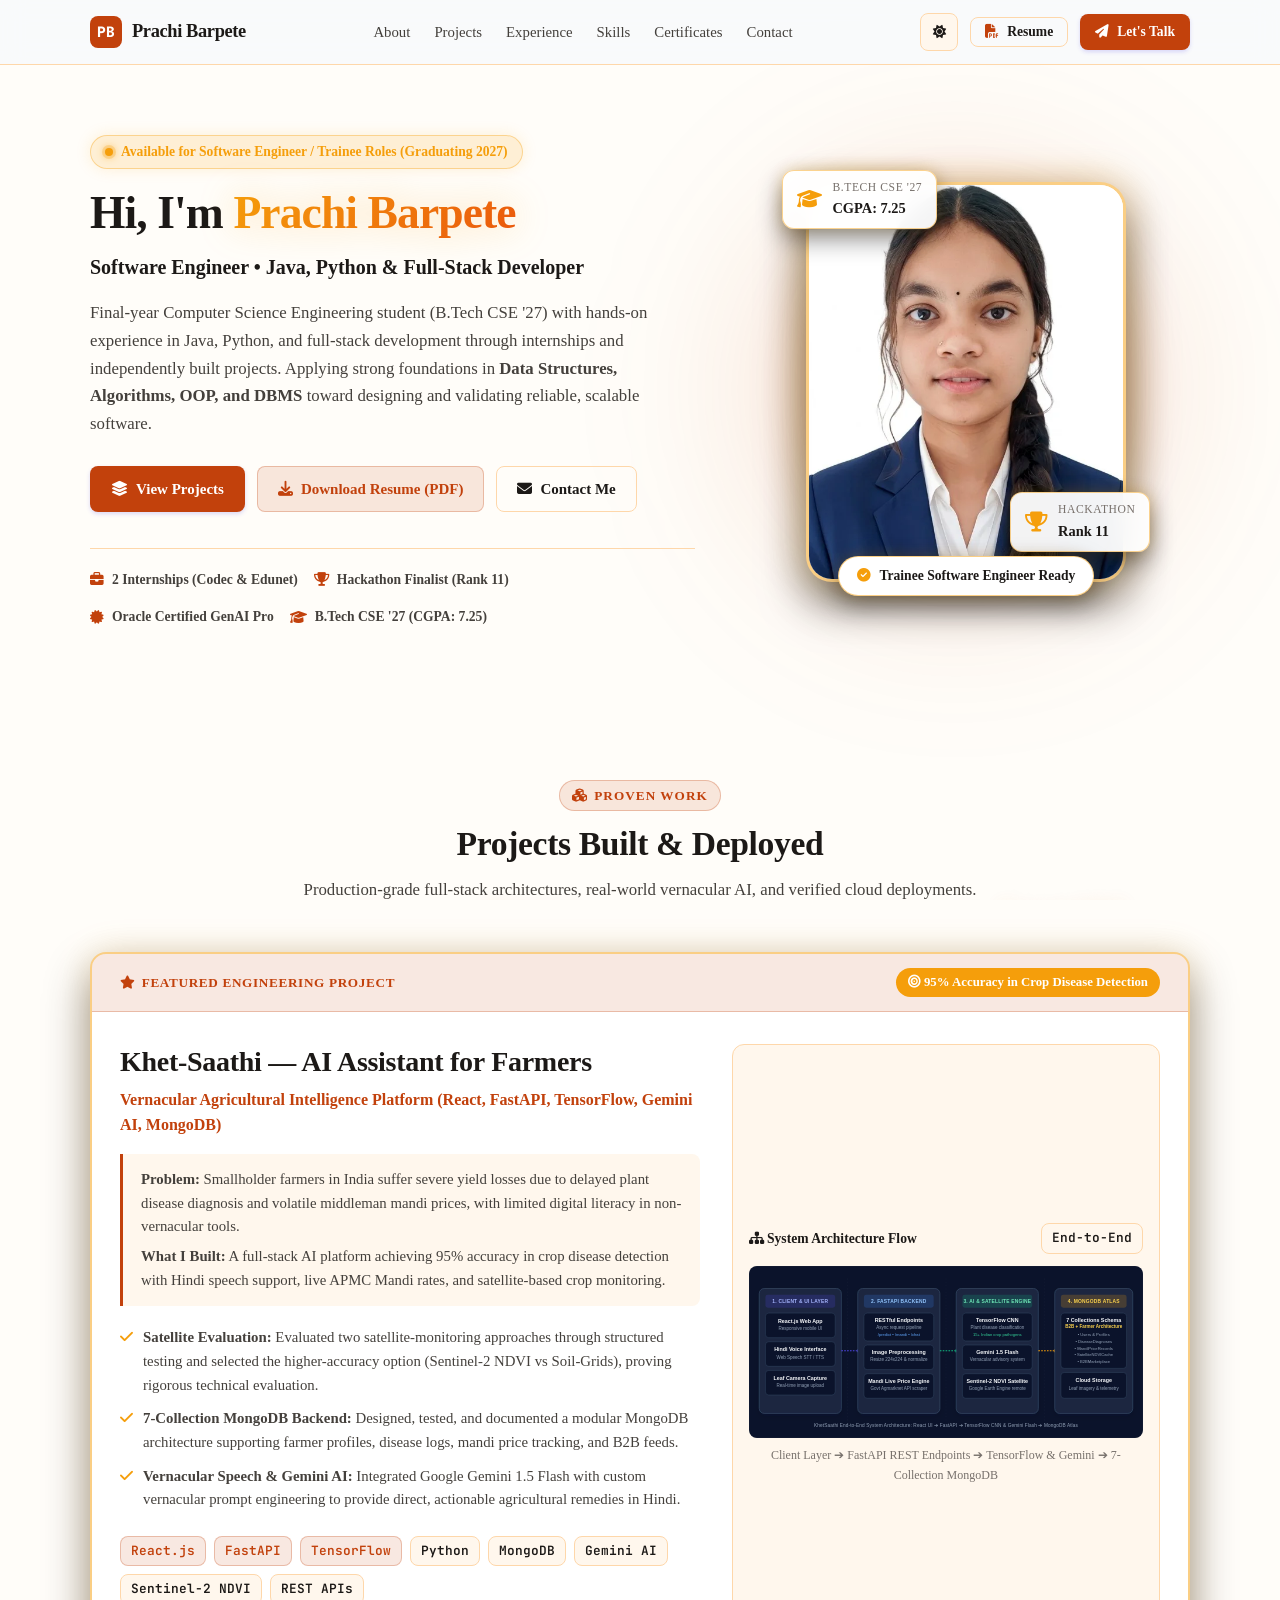
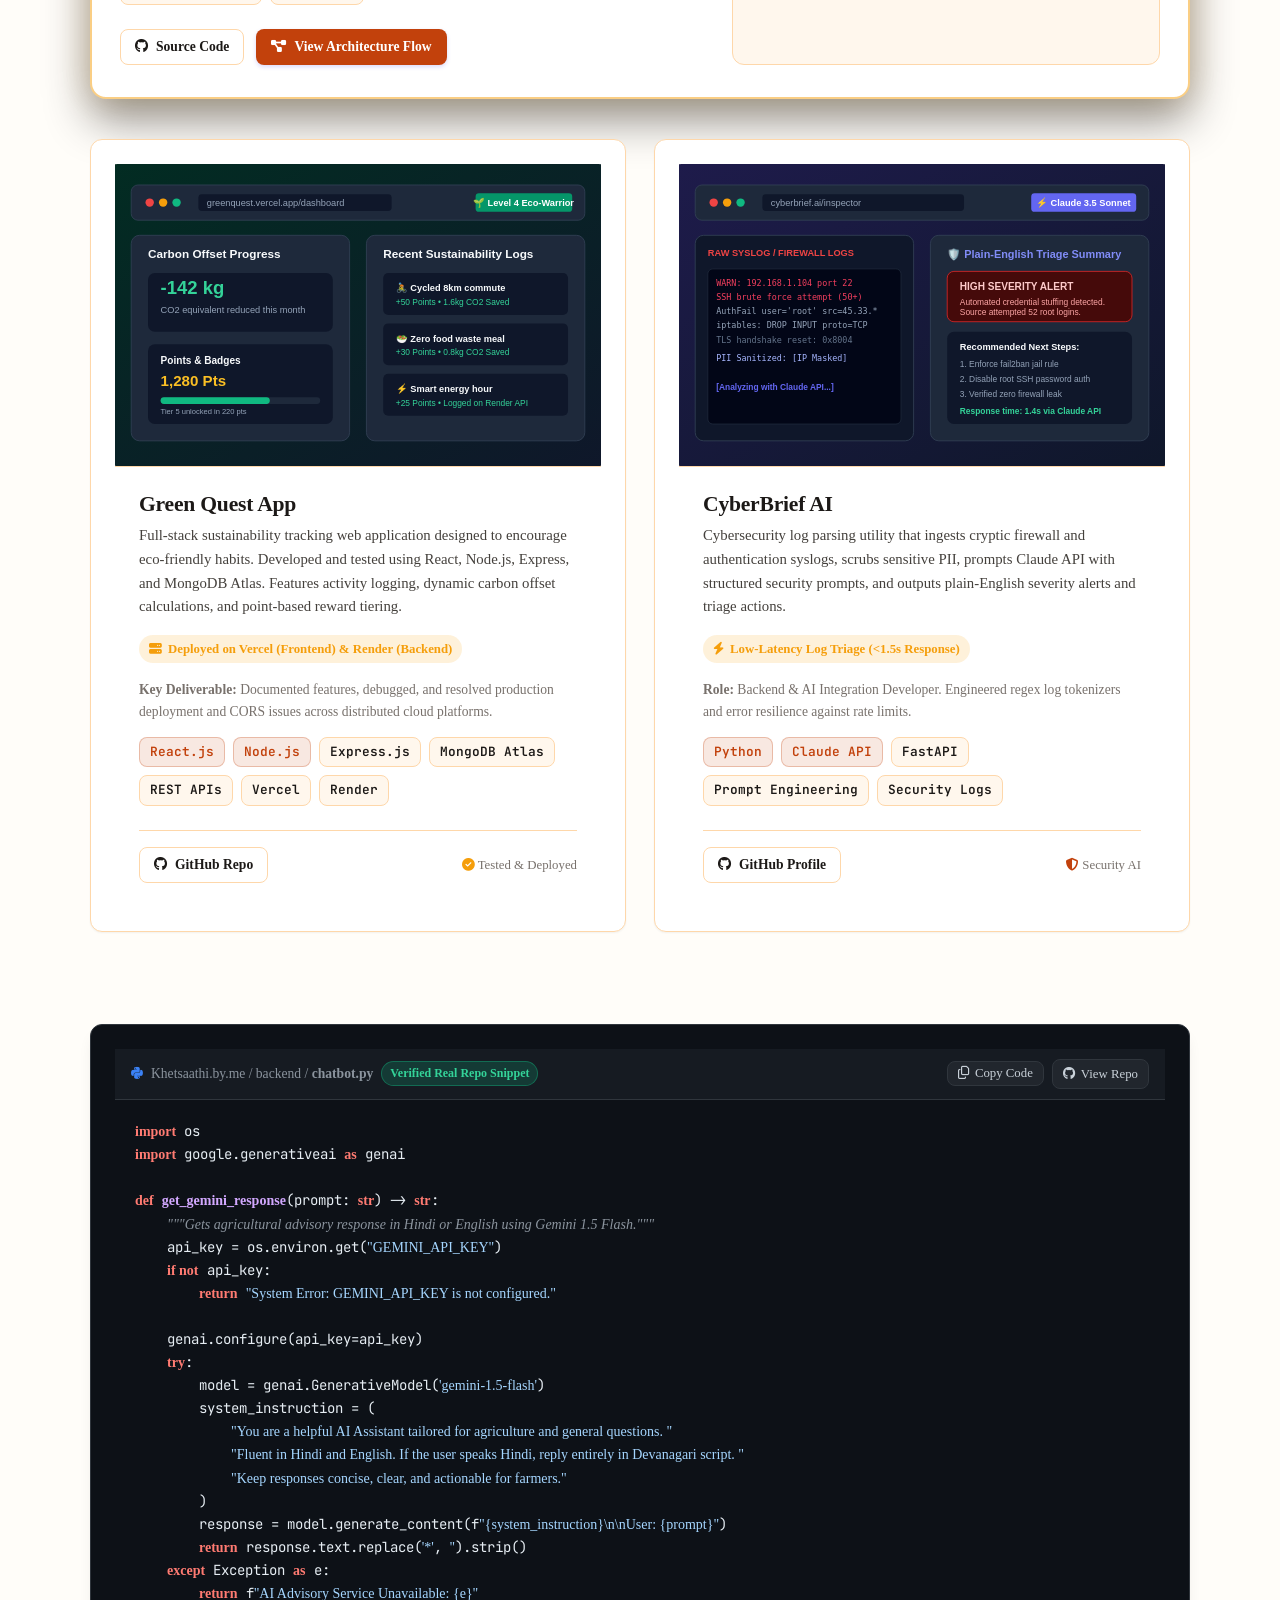
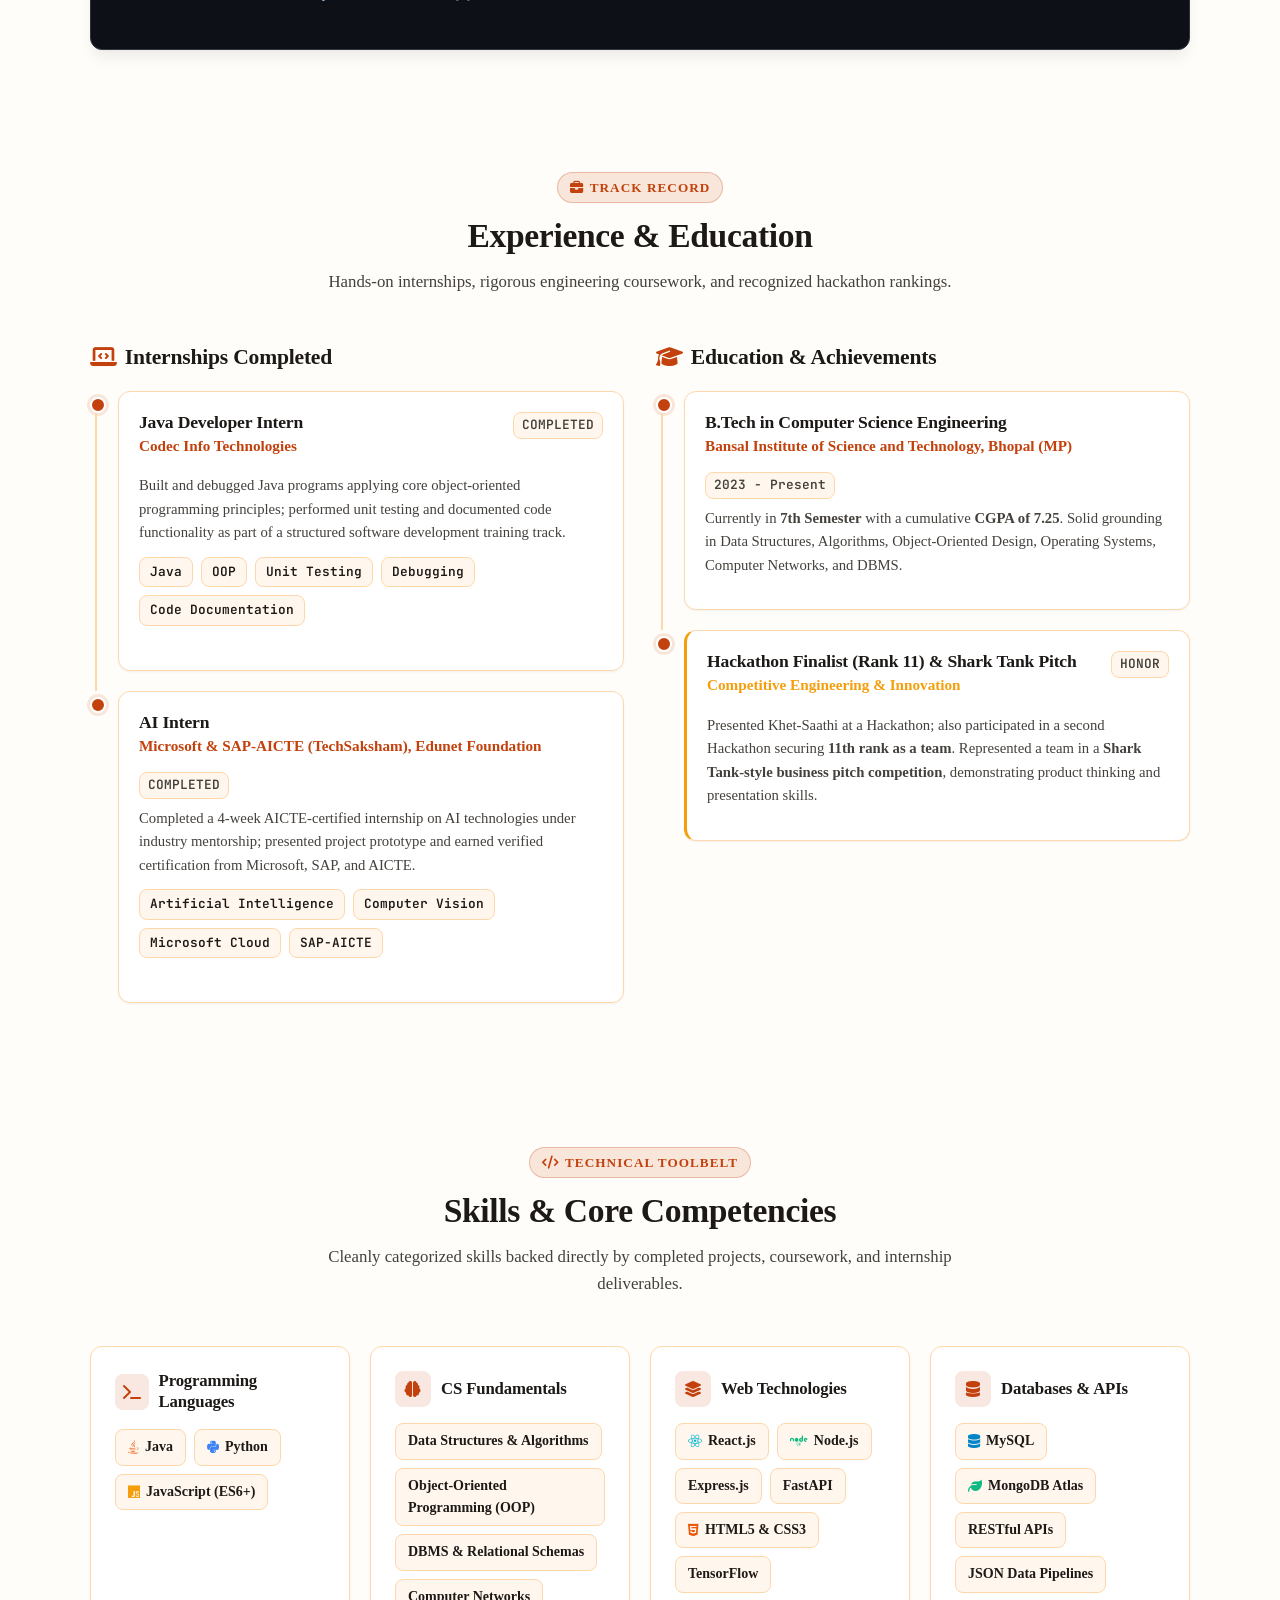
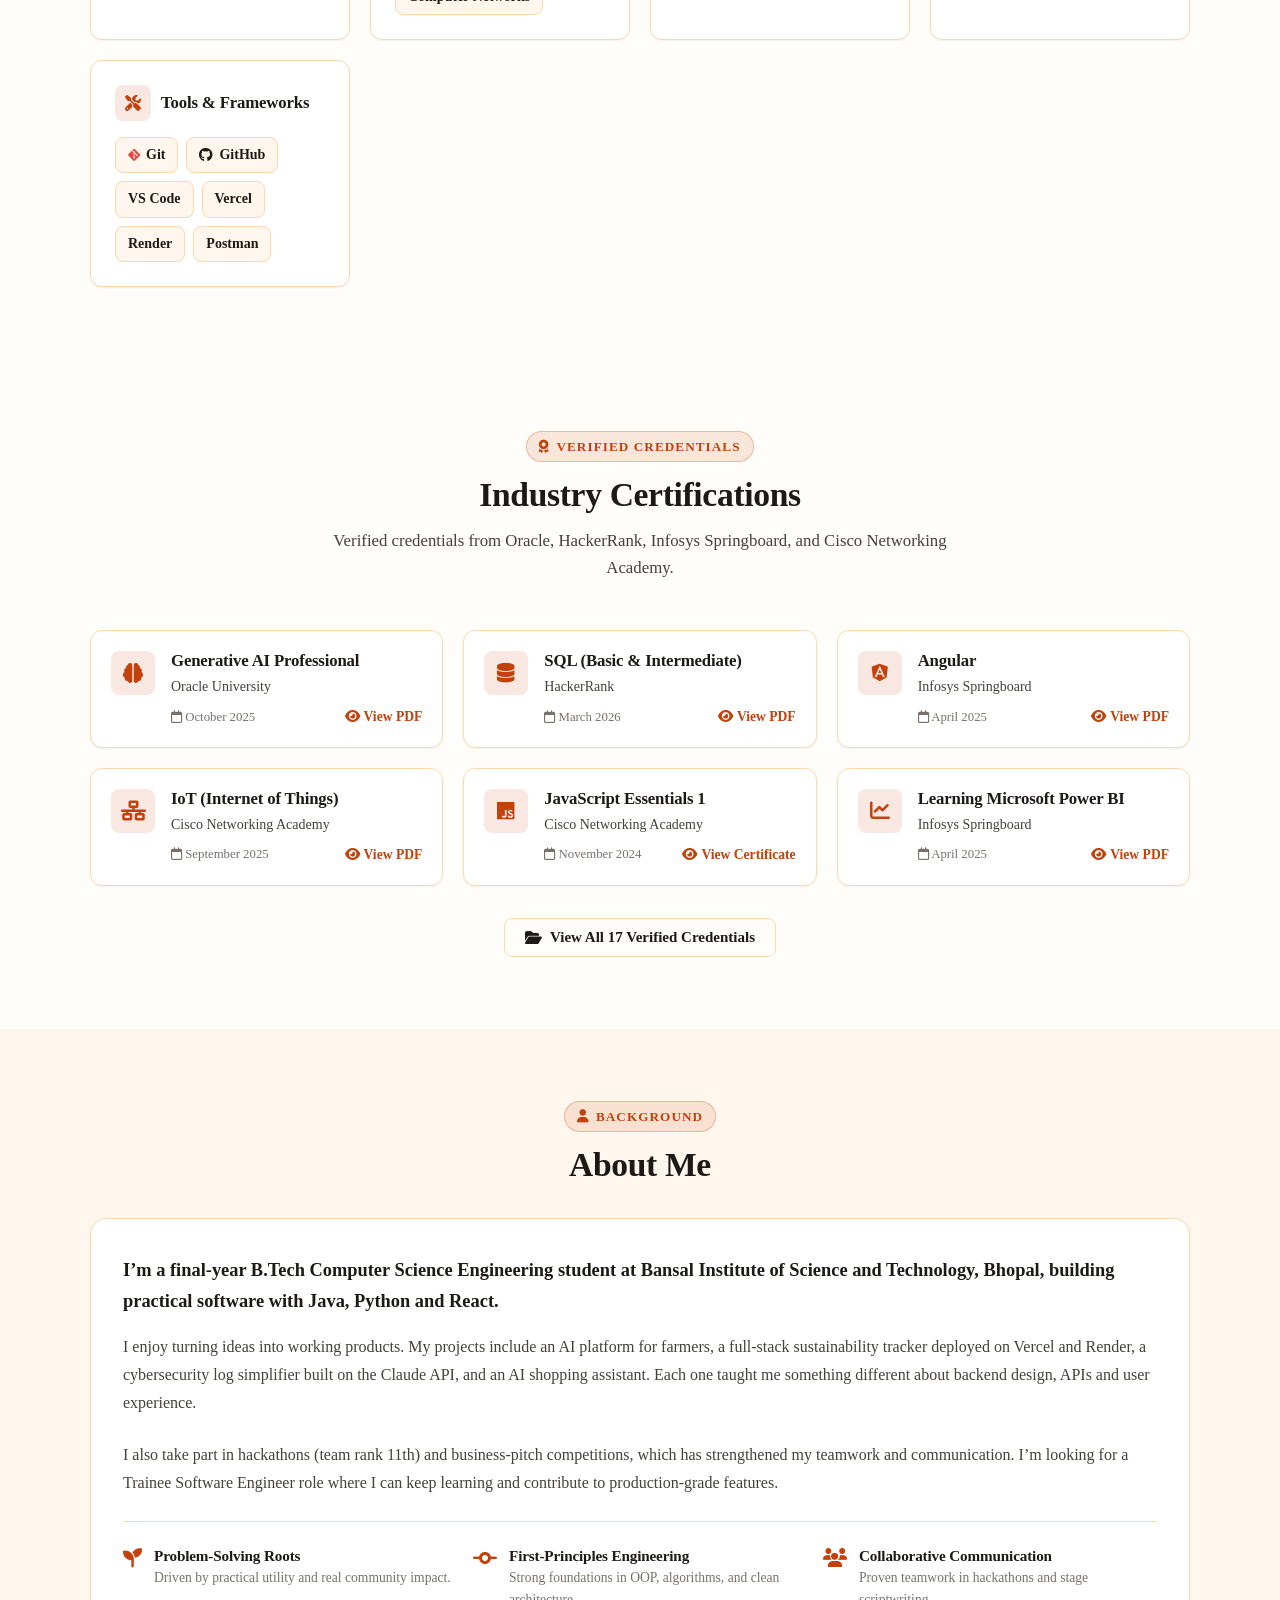
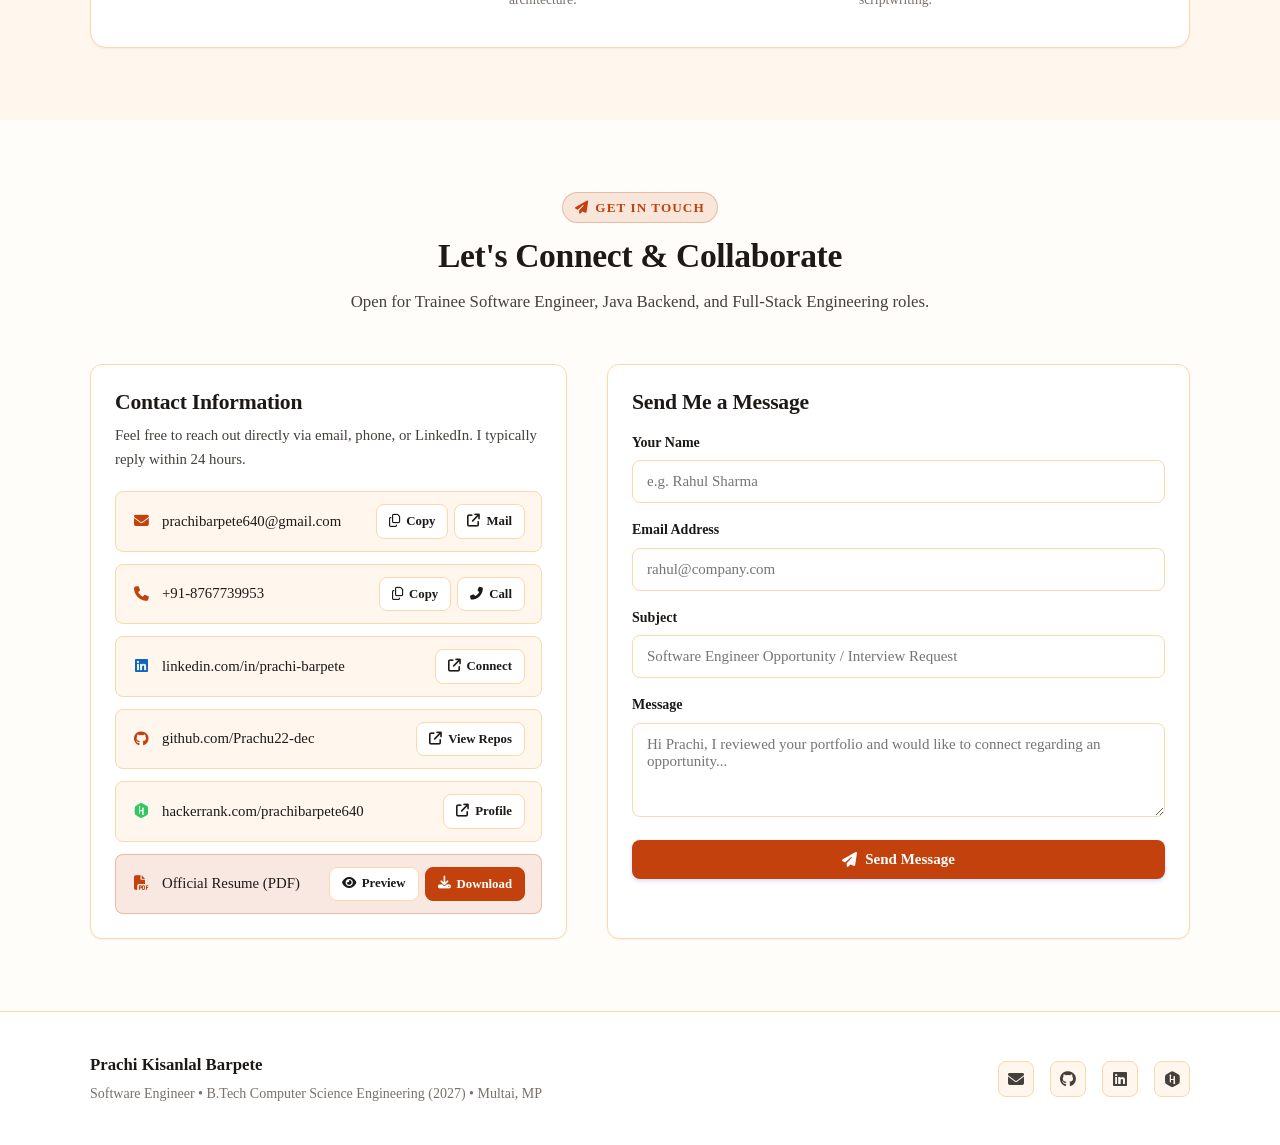
==== index.html @ 54141c9a "Initial commit: Deploy recruiter-ready engineering portfolio" ====
<!DOCTYPE html>
<html lang="en">

<head>
  <meta charset="UTF-8">
  <meta name="viewport" content="width=device-width, initial-scale=1.0">
  <title>Prachi Barpete — Software Engineer | Java, Python &amp; Full-Stack</title>
  
  <!-- SEO & Social Meta Tags -->
  <meta name="description"
    content="Official portfolio of Prachi Kisanlal Barpete, Software Engineer &amp; B.Tech CSE '27 student. Experienced in Java, Python, React.js, FastAPI, and AI solutions. Codec InfoTech &amp; Edunet Intern.">
  <meta name="keywords"
    content="Prachi Barpete, Software Engineer, Java Developer, Python, Full Stack Developer, React.js, FastAPI, KhetSaathi, Bhopal, Madhya Pradesh, Bansal Institute">
  <meta name="author" content="Prachi Kisanlal Barpete">
  <meta name="theme-color" content="#4F46E5">
  <link rel="icon" type="image/svg+xml" href="favicon.svg">
  <link rel="canonical" href="https://prachu22-dec.github.io/">

  <!-- Open Graph / Facebook -->
  <meta property="og:type" content="website">
  <meta property="og:url" content="https://prachu22-dec.github.io/">
  <meta property="og:title" content="Prachi Barpete — Software Engineer">
  <meta property="og:description"
    content="Final-year Computer Science Engineering student building scalable Java/React applications and practical AI solutions. 2 Internships • Hackathon Finalist • Oracle Certified.">
  <meta property="og:image" content="assets/prachi-photo.webp">

  <!-- Twitter -->
  <meta name="twitter:card" content="summary_large_image">
  <meta name="twitter:title" content="Prachi Barpete — Software Engineer">
  <meta name="twitter:description"
    content="Final-year Computer Science Engineering student building scalable Java/React applications and practical AI solutions.">
  <meta name="twitter:image" content="assets/prachi-photo.webp">

  <!-- Google Fonts: Plus Jakarta Sans & JetBrains Mono -->
  <link rel="preconnect" href="https://fonts.googleapis.com">
  <link rel="preconnect" href="https://fonts.gstatic.com" crossorigin>
  <link
    href="https://fonts.googleapis.com/css2?family=JetBrains+Mono:wght@400;500;600;700&family=Plus+Jakarta+Sans:wght@400;500;600;700;800&display=swap"
    rel="stylesheet">

  <!-- Font Awesome 6 Icons -->
  <link rel="stylesheet" href="https://cdnjs.cloudflare.com/ajax/libs/font-awesome/6.4.0/css/all.min.css">

  <!-- External Stylesheet -->
  <link rel="stylesheet" href="styles.css">

  <!-- Structured Data: JSON-LD Person -->
  <script type="application/ld+json">
  {
    "@context": "https://schema.org",
    "@type": "Person",
    "name": "Prachi Kisanlal Barpete",
    "jobTitle": "Software Engineer",
    "telephone": "+91-8767739953",
    "email": "prachibarpete640@gmail.com",
    "url": "https://prachu22-dec.github.io/",
    "sameAs": [
      "https://github.com/Prachu22-dec",
      "https://www.linkedin.com/in/prachi-barpete-a61923294",
      "https://www.hackerrank.com/profile/prachibarpete640"
    ],
    "alumniOf": {
      "@type": "CollegeOrUniversity",
      "name": "Bansal Institute of Science and Technology, Bhopal"
    },
    "knowsAbout": [
      "Java",
      "Python",
      "Data Structures and Algorithms",
      "Object-Oriented Programming",
      "React.js",
      "FastAPI",
      "Node.js",
      "MongoDB",
      "MySQL",
      "TensorFlow",
      "REST APIs"
    ]
  }
  </script>
</head>

<body>
  <!-- Accessibility Skip Link -->
  <a href="#main-content" class="skip-link">Skip to main content</a>

  <!-- Floating Background Words -->
  <div class="bg-words" id="bgWords" aria-hidden="true"></div>

  <!-- ===== STICKY HEADER & NAVBAR ===== -->
  <header class="site-header">
    <div class="wrap nav-wrap">
      <a href="#home" class="logo" aria-label="Prachi Barpete Home">
        <span class="logo-badge">PB</span>
        <span>Prachi Barpete</span>
      </a>

      <nav aria-label="Main Navigation">
        <ul class="nav-links" id="navLinks">
          <li><a href="#about">About</a></li>
          <li><a href="#projects">Projects</a></li>
          <li><a href="#experience">Experience</a></li>
          <li><a href="#skills">Skills</a></li>
          <li><a href="#certifications">Certificates</a></li>
          <li><a href="#contact">Contact</a></li>
        </ul>
      </nav>

      <div class="nav-actions">
        <!-- Dark / Light Theme Toggle -->
        <button id="themeToggleBtn" class="theme-toggle-btn" aria-label="Toggle dark/light theme">
          <i class="fa-solid fa-sun sun-icon"></i>
          <i class="fa-solid fa-moon moon-icon"></i>
        </button>

        <!-- Quick Resume Modal Button -->
        <button onclick="openResumeModal()" class="btn btn-outline btn-sm" aria-label="View Resume Modal">
          <i class="fa-solid fa-file-pdf" style="color:var(--primary);"></i> Resume
        </button>

        <a href="#contact" class="btn btn-primary btn-sm">
          <i class="fa-solid fa-paper-plane"></i> Let's Talk
        </a>

        <!-- Mobile Menu Toggle -->
        <button class="mobile-menu-btn" id="mobileMenuToggle" aria-label="Open mobile menu" aria-expanded="false">
          <i class="fa-solid fa-bars"></i>
        </button>
      </div>
    </div>
  </header>

  <main id="main-content">
    <!-- ===== HERO SECTION ===== -->
    <section id="home" class="hero">
      <div class="wrap hero-grid">
        <div class="hero-text">
          <div class="hero-status">
            <span class="status-dot"></span>
            <span>Available for Software Engineer / Trainee Roles (Graduating 2027)</span>
          </div>

          <h1 class="hero-title">
            Hi, I'm <span class="name-highlight">Prachi Barpete</span>
          </h1>

          <p class="hero-role">Software Engineer • Java, Python &amp; Full-Stack Developer</p>

          <p class="hero-bio">
            Final-year Computer Science Engineering student (B.Tech CSE '27) with hands-on experience in Java, Python, and full-stack development through internships and independently built projects. Applying strong foundations in <strong>Data Structures, Algorithms, OOP, and DBMS</strong> toward designing and validating reliable, scalable software.
          </p>

          <div class="hero-actions">
            <a href="#projects" class="btn btn-primary">
              <i class="fa-solid fa-layer-group"></i> View Projects
            </a>
            <a href="Prachi_Barpete_Resume.pdf" download="Prachi_Barpete_Resume.pdf" target="_blank"
              class="btn btn-ghost">
              <i class="fa-solid fa-download"></i> Download Resume (PDF)
            </a>
            <a href="#contact" class="btn btn-outline">
              <i class="fa-solid fa-envelope"></i> Contact Me
            </a>
          </div>

          <!-- Hero Verifiable Proof Bar (No unverifiable claims) -->
          <div class="hero-quick-proof">
            <div class="proof-pill">
              <i class="fa-solid fa-briefcase"></i>
              <span><strong>2 Internships</strong> (Codec &amp; Edunet)</span>
            </div>
            <div class="proof-pill">
              <i class="fa-solid fa-trophy"></i>
              <span><strong>Hackathon Finalist</strong> (Rank 11)</span>
            </div>
            <div class="proof-pill">
              <i class="fa-solid fa-certificate"></i>
              <span><strong>Oracle Certified</strong> GenAI Pro</span>
            </div>
            <div class="proof-pill">
              <i class="fa-solid fa-graduation-cap"></i>
              <span><strong>B.Tech CSE '27</strong> (CGPA: 7.25)</span>
            </div>
          </div>
        </div>

        <!-- Real Photo Hero Visual (Enlarged with Ambient Glow & Badges) -->
        <div class="hero-visual">
          <div class="avatar-wrapper">
            <!-- Ambient Glow Aura -->
            <div class="avatar-glow-aura"></div>

            <!-- Main Enlarged Photo Frame -->
            <div class="avatar-frame">
              <img src="assets/prachi-photo.webp" alt="Prachi Kisanlal Barpete - Software Engineer"
                class="avatar-img" width="340" height="400" loading="eager">
            </div>

            <!-- Floating Badge Top Left -->
            <div class="hero-float-badge float-top-left">
              <i class="fa-solid fa-graduation-cap"></i>
              <div>
                <span class="badge-sub">B.Tech CSE '27</span>
                <strong class="badge-main">CGPA: 7.25</strong>
              </div>
            </div>

            <!-- Floating Badge Bottom Right -->
            <div class="hero-float-badge float-bottom-right">
              <i class="fa-solid fa-trophy"></i>
              <div>
                <span class="badge-sub">Hackathon</span>
                <strong class="badge-main">Rank 11</strong>
              </div>
            </div>

            <!-- Bottom Status Badge -->
            <div class="avatar-badge-card">
              <i class="fa-solid fa-circle-check"></i>
              <span>Trainee Software Engineer Ready</span>
            </div>
          </div>
        </div>
      </div>
    </section>

    <!-- ===== FEATURED & RESUME PROJECTS ===== -->
    <section id="projects">
      <div class="wrap">
        <div class="section-head">
          <span class="eyebrow"><i class="fa-solid fa-cubes"></i> Proven Work</span>
          <h2 class="section-title">Projects Built &amp; Deployed</h2>
          <p class="section-desc">
            Production-grade full-stack architectures, real-world vernacular AI, and verified cloud deployments.
          </p>
        </div>

        <!-- 1. FEATURED PROJECT BLOCK: Khet-Saathi -->
        <article class="featured-project-card">
          <div class="featured-project-header">
            <span class="featured-flag">
              <i class="fa-solid fa-star"></i> Featured Engineering Project
            </span>
            <span class="featured-metric-badge">
              <i class="fa-solid fa-bullseye"></i> 95% Accuracy in Crop Disease Detection
            </span>
          </div>

          <div class="featured-project-body">
            <div>
              <h3 class="featured-title">Khet-Saathi — AI Assistant for Farmers</h3>
              <p class="featured-tagline">
                Vernacular Agricultural Intelligence Platform (React, FastAPI, TensorFlow, Gemini AI, MongoDB)
              </p>

              <div class="project-problem-solution">
                <p><strong>Problem:</strong> Smallholder farmers in India suffer severe yield losses due to delayed plant disease diagnosis and volatile middleman mandi prices, with limited digital literacy in non-vernacular tools.</p>
                <p><strong>What I Built:</strong> A full-stack AI platform achieving 95% accuracy in crop disease detection with Hindi speech support, live APMC Mandi rates, and satellite-based crop monitoring.</p>
              </div>

              <ul class="project-highlights-list">
                <li>
                  <i class="fa-solid fa-check"></i>
                  <span><strong>Satellite Evaluation:</strong> Evaluated two satellite-monitoring approaches through structured testing and selected the higher-accuracy option (Sentinel-2 NDVI vs Soil-Grids), proving rigorous technical evaluation.</span>
                </li>
                <li>
                  <i class="fa-solid fa-check"></i>
                  <span><strong>7-Collection MongoDB Backend:</strong> Designed, tested, and documented a modular MongoDB architecture supporting farmer profiles, disease logs, mandi price tracking, and B2B feeds.</span>
                </li>
                <li>
                  <i class="fa-solid fa-check"></i>
                  <span><strong>Vernacular Speech &amp; Gemini AI:</strong> Integrated Google Gemini 1.5 Flash with custom vernacular prompt engineering to provide direct, actionable agricultural remedies in Hindi.</span>
                </li>
              </ul>

              <div class="tech-tags">
                <span class="tag tag-highlight">React.js</span>
                <span class="tag tag-highlight">FastAPI</span>
                <span class="tag tag-highlight">TensorFlow</span>
                <span class="tag">Python</span>
                <span class="tag">MongoDB</span>
                <span class="tag">Gemini AI</span>
                <span class="tag">Sentinel-2 NDVI</span>
                <span class="tag">REST APIs</span>
              </div>

              <div class="project-actions">
                <a href="https://github.com/Prachu22-dec" target="_blank" rel="noopener noreferrer"
                  class="btn btn-outline btn-sm">
                  <i class="fa-brands fa-github"></i> Source Code
                </a>
                <!-- Live Demo: Add hosted URL when ready; hidden if link not yet public -->
                <button onclick="openProjectArchModal()" class="btn btn-primary btn-sm">
                  <i class="fa-solid fa-diagram-project"></i> View Architecture Flow
                </button>
              </div>
            </div>

            <!-- Architecture Diagram Column -->
            <div class="arch-diagram-wrapper">
              <div class="arch-diagram-header">
                <span><i class="fa-solid fa-sitemap"></i> System Architecture Flow</span>
                <span class="tag">End-to-End</span>
              </div>
              <img src="assets/khetsaathi-architecture.svg"
                alt="Khet-Saathi System Architecture Diagram showing React UI, FastAPI, TensorFlow CNN, Gemini AI and MongoDB Atlas"
                class="arch-img" width="460" height="200" loading="lazy">
              <p style="font-size:0.75rem; color:var(--text-muted); margin-top:8px; text-align:center;">
                Client Layer ➔ FastAPI REST Endpoints ➔ TensorFlow &amp; Gemini ➔ 7-Collection MongoDB
              </p>
            </div>
          </div>
        </article>

        <!-- 2. PROJECT GRID (Green Quest & Confirmed Projects) -->
        <div class="projects-grid">
          <!-- Green Quest App -->
          <article class="card project-card">
            <div class="project-preview-wrap">
              <img src="assets/greenquest-preview.svg"
                alt="Green Quest App UI Preview Dashboard" class="project-preview-img" width="400" height="250"
                loading="lazy">
            </div>
            <div class="project-content">
              <h3 class="project-title">Green Quest App</h3>
              <p class="project-desc">
                Full-stack sustainability tracking web application designed to encourage eco-friendly habits. Developed and tested using React, Node.js, Express, and MongoDB Atlas. Features activity logging, dynamic carbon offset calculations, and point-based reward tiering.
              </p>
              <div class="project-metric-pill">
                <i class="fa-solid fa-server"></i> Deployed on Vercel (Frontend) &amp; Render (Backend)
              </div>
              <p style="font-size:0.85rem; color:var(--text-muted); margin-bottom:14px;">
                <strong>Key Deliverable:</strong> Documented features, debugged, and resolved production deployment and CORS issues across distributed cloud platforms.
              </p>
              <div class="tech-tags">
                <span class="tag tag-highlight">React.js</span>
                <span class="tag tag-highlight">Node.js</span>
                <span class="tag">Express.js</span>
                <span class="tag">MongoDB Atlas</span>
                <span class="tag">REST APIs</span>
                <span class="tag">Vercel</span>
                <span class="tag">Render</span>
              </div>
              <div class="project-footer">
                <a href="https://github.com/Prachu22-dec/Green-Quest" target="_blank" rel="noopener noreferrer"
                  class="btn btn-outline btn-sm">
                  <i class="fa-brands fa-github"></i> GitHub Repo
                </a>
                <span style="font-size:0.8rem; color:var(--text-muted);"><i class="fa-solid fa-circle-check" style="color:var(--accent);"></i> Tested &amp; Deployed</span>
              </div>
            </div>
          </article>

          <!-- CyberBrief AI (Claude-API Security Utility) -->
          <article class="card project-card">
            <div class="project-preview-wrap">
              <img src="assets/cyberbrief-preview.svg"
                alt="CyberBrief AI Log Simplifier UI Preview" class="project-preview-img" width="400" height="250"
                loading="lazy">
            </div>
            <div class="project-content">
              <h3 class="project-title">CyberBrief AI</h3>
              <p class="project-desc">
                Cybersecurity log parsing utility that ingests cryptic firewall and authentication syslogs, scrubs sensitive PII, prompts Claude API with structured security prompts, and outputs plain-English severity alerts and triage actions.
              </p>
              <div class="project-metric-pill">
                <i class="fa-solid fa-bolt"></i> Low-Latency Log Triage (&lt;1.5s Response)
              </div>
              <p style="font-size:0.85rem; color:var(--text-muted); margin-bottom:14px;">
                <strong>Role:</strong> Backend &amp; AI Integration Developer. Engineered regex log tokenizers and error resilience against rate limits.
              </p>
              <div class="tech-tags">
                <span class="tag tag-highlight">Python</span>
                <span class="tag tag-highlight">Claude API</span>
                <span class="tag">FastAPI</span>
                <span class="tag">Prompt Engineering</span>
                <span class="tag">Security Logs</span>
              </div>
              <div class="project-footer">
                <a href="https://github.com/Prachu22-dec" target="_blank" rel="noopener noreferrer"
                  class="btn btn-outline btn-sm">
                  <i class="fa-brands fa-github"></i> GitHub Profile
                </a>
                <span style="font-size:0.8rem; color:var(--text-muted);"><i class="fa-solid fa-shield-halved" style="color:var(--primary);"></i> Security AI</span>
              </div>
            </div>
          </article>
        </div>
      </div>
    </section>

    <!-- ===== REAL REPO CODE SNIPPET ===== -->
    <section id="code-snippet" style="padding-top:20px; padding-bottom:50px;">
      <div class="wrap">
        <div class="card code-section-card">
          <div class="code-header">
            <div class="code-title-left">
              <i class="fa-brands fa-python" style="color:#3B82F6;"></i>
              <span>Khetsaathi.by.me / backend / <strong>chatbot.py</strong></span>
              <span class="code-badge-verified">Verified Real Repo Snippet</span>
            </div>
            <div class="code-actions">
              <button onclick="copySnippet('khetCodeSnippet', this)" class="code-btn" aria-label="Copy python code snippet">
                <i class="fa-regular fa-copy"></i> Copy Code
              </button>
              <a href="https://github.com/Prachu22-dec" target="_blank" rel="noopener noreferrer" class="code-btn">
                <i class="fa-brands fa-github"></i> View Repo
              </a>
            </div>
          </div>
          <pre class="code-body"><code id="khetCodeSnippet"><span class="syn-kw">import</span> os
<span class="syn-kw">import</span> google.generativeai <span class="syn-kw">as</span> genai

<span class="syn-kw">def</span> <span class="syn-fn">get_gemini_response</span>(prompt: <span class="syn-kw">str</span>) -> <span class="syn-kw">str</span>:
    <span class="syn-cm">"""Gets agricultural advisory response in Hindi or English using Gemini 1.5 Flash."""</span>
    api_key = os.environ.get(<span class="syn-str">"GEMINI_API_KEY"</span>)
    <span class="syn-kw">if not</span> api_key:
        <span class="syn-kw">return</span> <span class="syn-str">"System Error: GEMINI_API_KEY is not configured."</span>
        
    genai.configure(api_key=api_key)
    <span class="syn-kw">try</span>:
        model = genai.GenerativeModel(<span class="syn-str">'gemini-1.5-flash'</span>)
        system_instruction = (
            <span class="syn-str">"You are a helpful AI Assistant tailored for agriculture and general questions. "</span>
            <span class="syn-str">"Fluent in Hindi and English. If the user speaks Hindi, reply entirely in Devanagari script. "</span>
            <span class="syn-str">"Keep responses concise, clear, and actionable for farmers."</span>
        )
        response = model.generate_content(f<span class="syn-str">"{system_instruction}\n\nUser: {prompt}"</span>)
        <span class="syn-kw">return</span> response.text.replace(<span class="syn-str">'*'</span>, <span class="syn-str">''</span>).strip()
    <span class="syn-kw">except</span> Exception <span class="syn-kw">as</span> e:
        <span class="syn-kw">return</span> f<span class="syn-str">"AI Advisory Service Unavailable: {e}"</span></code></pre>
        </div>
      </div>
    </section>

    <!-- ===== EXPERIENCE & EDUCATION (EXACT RESUME DETAILS) ===== -->
    <section id="experience">
      <div class="wrap">
        <div class="section-head">
          <span class="eyebrow"><i class="fa-solid fa-briefcase"></i> Track Record</span>
          <h2 class="section-title">Experience &amp; Education</h2>
          <p class="section-desc">
            Hands-on internships, rigorous engineering coursework, and recognized hackathon rankings.
          </p>
        </div>

        <div class="timeline-section-grid">
          <!-- Work & Internships Column -->
          <div>
            <h3 style="font-size:1.35rem; margin-bottom:20px; display:flex; align-items:center; gap:8px;">
              <i class="fa-solid fa-laptop-code" style="color:var(--primary);"></i> Internships Completed
            </h3>

            <div class="timeline">
              <!-- Internship 1: Codec Info Technologies -->
              <div class="timeline-item">
                <div class="card timeline-card">
                  <div class="timeline-header">
                    <div>
                      <h4 class="timeline-role">Java Developer Intern</h4>
                      <p class="timeline-company">Codec Info Technologies</p>
                    </div>
                    <span class="timeline-date">COMPLETED</span>
                  </div>
                  <p class="timeline-desc">
                    Built and debugged Java programs applying core object-oriented programming principles; performed unit testing and documented code functionality as part of a structured software development training track.
                  </p>
                  <div class="tech-tags">
                    <span class="tag">Java</span>
                    <span class="tag">OOP</span>
                    <span class="tag">Unit Testing</span>
                    <span class="tag">Debugging</span>
                    <span class="tag">Code Documentation</span>
                  </div>
                </div>
              </div>

              <!-- Internship 2: Edunet Foundation / TechSaksham -->
              <div class="timeline-item">
                <div class="card timeline-card">
                  <div class="timeline-header">
                    <div>
                      <h4 class="timeline-role">AI Intern</h4>
                      <p class="timeline-company">Microsoft &amp; SAP-AICTE (TechSaksham), Edunet Foundation</p>
                    </div>
                    <span class="timeline-date">COMPLETED</span>
                  </div>
                  <p class="timeline-desc">
                    Completed a 4-week AICTE-certified internship on AI technologies under industry mentorship; presented project prototype and earned verified certification from Microsoft, SAP, and AICTE.
                  </p>
                  <div class="tech-tags">
                    <span class="tag">Artificial Intelligence</span>
                    <span class="tag">Computer Vision</span>
                    <span class="tag">Microsoft Cloud</span>
                    <span class="tag">SAP-AICTE</span>
                  </div>
                </div>
              </div>
            </div>
          </div>

          <!-- Education & Activities Column -->
          <div>
            <h3 style="font-size:1.35rem; margin-bottom:20px; display:flex; align-items:center; gap:8px;">
              <i class="fa-solid fa-graduation-cap" style="color:var(--primary);"></i> Education &amp; Achievements
            </h3>

            <div class="timeline">
              <!-- B.Tech CSE -->
              <div class="timeline-item">
                <div class="card timeline-card">
                  <div class="timeline-header">
                    <div>
                      <h4 class="timeline-role">B.Tech in Computer Science Engineering</h4>
                      <p class="timeline-company">Bansal Institute of Science and Technology, Bhopal (MP)</p>
                    </div>
                    <span class="timeline-date">2023 - Present</span>
                  </div>
                  <p class="timeline-desc">
                    Currently in <strong>7th Semester</strong> with a cumulative <strong>CGPA of 7.25</strong>. Solid grounding in Data Structures, Algorithms, Object-Oriented Design, Operating Systems, Computer Networks, and DBMS.
                  </p>
                </div>
              </div>

              <!-- Hackathon & Pitch Competition -->
              <div class="timeline-item">
                <div class="card timeline-card" style="border-left: 3px solid var(--accent);">
                  <div class="timeline-header">
                    <div>
                      <h4 class="timeline-role">Hackathon Finalist (Rank 11) &amp; Shark Tank Pitch</h4>
                      <p class="timeline-company" style="color:var(--accent);">Competitive Engineering &amp; Innovation</p>
                    </div>
                    <span class="timeline-date">HONOR</span>
                  </div>
                  <p class="timeline-desc">
                    Presented Khet-Saathi at a Hackathon; also participated in a second Hackathon securing <strong>11th rank as a team</strong>. Represented a team in a <strong>Shark Tank-style business pitch competition</strong>, demonstrating product thinking and presentation skills.
                  </p>
                </div>
              </div>
            </div>
          </div>
        </div>
      </div>
    </section>

    <!-- ===== TECHNICAL SKILLS (PROJECT-BACKED, NO FAKE BARS) ===== -->
    <section id="skills">
      <div class="wrap">
        <div class="section-head">
          <span class="eyebrow"><i class="fa-solid fa-code"></i> Technical Toolbelt</span>
          <h2 class="section-title">Skills &amp; Core Competencies</h2>
          <p class="section-desc">
            Cleanly categorized skills backed directly by completed projects, coursework, and internship deliverables.
          </p>
        </div>

        <div class="skills-container">
          <!-- Programming Languages -->
          <div class="card skill-category-card">
            <div class="skill-cat-head">
              <div class="skill-cat-icon"><i class="fa-solid fa-terminal"></i></div>
              <h3 class="skill-cat-title">Programming Languages</h3>
            </div>
            <div class="skills-pills">
              <span class="skill-pill"><i class="fa-brands fa-java" style="color:#EA580C;"></i> Java</span>
              <span class="skill-pill"><i class="fa-brands fa-python" style="color:#3B82F6;"></i> Python</span>
              <span class="skill-pill"><i class="fa-brands fa-js" style="color:#F59E0B;"></i> JavaScript (ES6+)</span>
            </div>
          </div>

          <!-- CS Fundamentals -->
          <div class="card skill-category-card">
            <div class="skill-cat-head">
              <div class="skill-cat-icon"><i class="fa-solid fa-brain"></i></div>
              <h3 class="skill-cat-title">CS Fundamentals</h3>
            </div>
            <div class="skills-pills">
              <span class="skill-pill">Data Structures &amp; Algorithms</span>
              <span class="skill-pill">Object-Oriented Programming (OOP)</span>
              <span class="skill-pill">DBMS &amp; Relational Schemas</span>
              <span class="skill-pill">Computer Networks</span>
            </div>
          </div>

          <!-- Web Technologies & Frameworks -->
          <div class="card skill-category-card">
            <div class="skill-cat-head">
              <div class="skill-cat-icon"><i class="fa-solid fa-layer-group"></i></div>
              <h3 class="skill-cat-title">Web Technologies</h3>
            </div>
            <div class="skills-pills">
              <span class="skill-pill"><i class="fa-brands fa-react" style="color:#06B6D4;"></i> React.js</span>
              <span class="skill-pill"><i class="fa-brands fa-node" style="color:#10B981;"></i> Node.js</span>
              <span class="skill-pill">Express.js</span>
              <span class="skill-pill">FastAPI</span>
              <span class="skill-pill"><i class="fa-brands fa-html5" style="color:#EA580C;"></i> HTML5 &amp; CSS3</span>
              <span class="skill-pill">TensorFlow</span>
            </div>
          </div>

          <!-- Databases & APIs -->
          <div class="card skill-category-card">
            <div class="skill-cat-head">
              <div class="skill-cat-icon"><i class="fa-solid fa-database"></i></div>
              <h3 class="skill-cat-title">Databases &amp; APIs</h3>
            </div>
            <div class="skills-pills">
              <span class="skill-pill"><i class="fa-solid fa-database" style="color:#0284C7;"></i> MySQL</span>
              <span class="skill-pill"><i class="fa-solid fa-leaf" style="color:#10B981;"></i> MongoDB Atlas</span>
              <span class="skill-pill">RESTful APIs</span>
              <span class="skill-pill">JSON Data Pipelines</span>
            </div>
          </div>

          <!-- Tools & Platforms -->
          <div class="card skill-category-card">
            <div class="skill-cat-head">
              <div class="skill-cat-icon"><i class="fa-solid fa-screwdriver-wrench"></i></div>
              <h3 class="skill-cat-title">Tools &amp; Frameworks</h3>
            </div>
            <div class="skills-pills">
              <span class="skill-pill"><i class="fa-brands fa-git-alt" style="color:#EF4444;"></i> Git</span>
              <span class="skill-pill"><i class="fa-brands fa-github"></i> GitHub</span>
              <span class="skill-pill">VS Code</span>
              <span class="skill-pill">Vercel</span>
              <span class="skill-pill">Render</span>
              <span class="skill-pill">Postman</span>
            </div>
          </div>
        </div>
      </div>
    </section>

    <!-- ===== CERTIFICATIONS (EXACT 6 ON RESUME + VIEW ALL MODAL) ===== -->
    <section id="certifications">
      <div class="wrap">
        <div class="section-head">
          <span class="eyebrow"><i class="fa-solid fa-award"></i> Verified Credentials</span>
          <h2 class="section-title">Industry Certifications</h2>
          <p class="section-desc">
            Verified credentials from Oracle, HackerRank, Infosys Springboard, and Cisco Networking Academy.
          </p>
        </div>

        <div class="certs-grid">
          <!-- 1. Oracle Generative AI Professional -->
          <div class="card cert-card">
            <div class="cert-icon"><i class="fa-solid fa-brain"></i></div>
            <div class="cert-content">
              <h3 class="cert-name">Generative AI Professional</h3>
              <p class="cert-issuer">Oracle University</p>
              <div class="cert-meta">
                <span><i class="fa-regular fa-calendar"></i> October 2025</span>
                <button onclick="openCertModal(0)" class="cert-view-btn" style="margin-left:auto;">
                  <i class="fa-solid fa-eye"></i> View PDF
                </button>
              </div>
            </div>
          </div>

          <!-- 2. SQL - HackerRank -->
          <div class="card cert-card">
            <div class="cert-icon"><i class="fa-solid fa-database"></i></div>
            <div class="cert-content">
              <h3 class="cert-name">SQL (Basic &amp; Intermediate)</h3>
              <p class="cert-issuer">HackerRank</p>
              <div class="cert-meta">
                <span><i class="fa-regular fa-calendar"></i> March 2026</span>
                <button onclick="openCertModal(1)" class="cert-view-btn" style="margin-left:auto;">
                  <i class="fa-solid fa-eye"></i> View PDF
                </button>
              </div>
            </div>
          </div>

          <!-- 3. Angular - Infosys Springboard -->
          <div class="card cert-card">
            <div class="cert-icon"><i class="fa-brands fa-angular"></i></div>
            <div class="cert-content">
              <h3 class="cert-name">Angular</h3>
              <p class="cert-issuer">Infosys Springboard</p>
              <div class="cert-meta">
                <span><i class="fa-regular fa-calendar"></i> April 2025</span>
                <button onclick="openCertModal(2)" class="cert-view-btn" style="margin-left:auto;">
                  <i class="fa-solid fa-eye"></i> View PDF
                </button>
              </div>
            </div>
          </div>

          <!-- 4. IoT - Cisco Networking Academy -->
          <div class="card cert-card">
            <div class="cert-icon"><i class="fa-solid fa-network-wired"></i></div>
            <div class="cert-content">
              <h3 class="cert-name">IoT (Internet of Things)</h3>
              <p class="cert-issuer">Cisco Networking Academy</p>
              <div class="cert-meta">
                <span><i class="fa-regular fa-calendar"></i> September 2025</span>
                <button onclick="openCertModal(3)" class="cert-view-btn" style="margin-left:auto;">
                  <i class="fa-solid fa-eye"></i> View PDF
                </button>
              </div>
            </div>
          </div>

          <!-- 5. JavaScript Essentials 1 - Cisco -->
          <div class="card cert-card">
            <div class="cert-icon"><i class="fa-brands fa-js"></i></div>
            <div class="cert-content">
              <h3 class="cert-name">JavaScript Essentials 1</h3>
              <p class="cert-issuer">Cisco Networking Academy</p>
              <div class="cert-meta">
                <span><i class="fa-regular fa-calendar"></i> November 2024</span>
                <button onclick="openCertModal(4)" class="cert-view-btn" style="margin-left:auto;">
                  <i class="fa-solid fa-eye"></i> View Certificate
                </button>
              </div>
            </div>
          </div>

          <!-- 6. Learning Microsoft Power BI - Infosys -->
          <div class="card cert-card">
            <div class="cert-icon"><i class="fa-solid fa-chart-line"></i></div>
            <div class="cert-content">
              <h3 class="cert-name">Learning Microsoft Power BI</h3>
              <p class="cert-issuer">Infosys Springboard</p>
              <div class="cert-meta">
                <span><i class="fa-regular fa-calendar"></i> April 2025</span>
                <button onclick="openCertModal(5)" class="cert-view-btn" style="margin-left:auto;">
                  <i class="fa-solid fa-eye"></i> View PDF
                </button>
              </div>
            </div>
          </div>
        </div>

        <!-- View All 17 Verified Credentials Action -->
        <div style="display:flex; justify-content:center;">
          <button onclick="openAllCertsModal()" class="btn btn-outline">
            <i class="fa-solid fa-folder-open"></i> View All 17 Verified Credentials
          </button>
        </div>
      </div>
    </section>

    <!-- ===== HUMAN ABOUT ME (GENUINE, NOT GENERIC) ===== -->
    <section id="about" style="background:var(--bg-subtle);">
      <div class="wrap">
        <div class="section-head" style="margin-bottom:32px;">
          <span class="eyebrow"><i class="fa-solid fa-user"></i> Background</span>
          <h2 class="section-title">About Me</h2>
        </div>

        <div class="about-story-card">
          <p class="story-lead">
            I’m a final-year B.Tech Computer Science Engineering student at Bansal Institute of Science and Technology, Bhopal, building practical software with Java, Python and React.
          </p>
          <p class="story-body">
            I enjoy turning ideas into working products. My projects include an AI platform for farmers, a full-stack sustainability tracker deployed on Vercel and Render, a cybersecurity log simplifier built on the Claude API, and an AI shopping assistant. Each one taught me something different about backend design, APIs and user experience.
          </p>
          <p class="story-body">
            I also take part in hackathons (team rank 11th) and business-pitch competitions, which has strengthened my teamwork and communication. I’m looking for a Trainee Software Engineer role where I can keep learning and contribute to production-grade features.
          </p>

          <div class="story-proof-grid">
            <div class="story-proof-item">
              <i class="fa-solid fa-seedling"></i>
              <div>
                <h4>Problem-Solving Roots</h4>
                <p>Driven by practical utility and real community impact.</p>
              </div>
            </div>
            <div class="story-proof-item">
              <i class="fa-solid fa-code-commit"></i>
              <div>
                <h4>First-Principles Engineering</h4>
                <p>Strong foundations in OOP, algorithms, and clean architecture.</p>
              </div>
            </div>
            <div class="story-proof-item">
              <i class="fa-solid fa-users"></i>
              <div>
                <h4>Collaborative Communication</h4>
                <p>Proven teamwork in hackathons and stage scriptwriting.</p>
              </div>
            </div>
          </div>
        </div>
      </div>
    </section>

    <!-- ===== CONTACT SECTION (REAL WORKING FORM & REAL DETAILS) ===== -->
    <section id="contact">
      <div class="wrap">
        <div class="section-head">
          <span class="eyebrow"><i class="fa-solid fa-paper-plane"></i> Get In Touch</span>
          <h2 class="section-title">Let's Connect &amp; Collaborate</h2>
          <p class="section-desc">
            Open for Trainee Software Engineer, Java Backend, and Full-Stack Engineering roles.
          </p>
        </div>

        <div class="contact-grid">
          <!-- Real Contact Information -->
          <div class="card contact-info-card">
            <div>
              <h3 style="font-size:1.35rem; margin-bottom:8px;">Contact Information</h3>
              <p style="font-size:0.925rem;">
                Feel free to reach out directly via email, phone, or LinkedIn. I typically reply within 24 hours.
              </p>
            </div>

            <div style="display:flex; flex-direction:column; gap:12px;">
              <!-- Email -->
              <div class="contact-method-item">
                <div class="contact-method-left">
                  <i class="fa-solid fa-envelope"></i>
                  <span>prachibarpete640@gmail.com</span>
                </div>
                <div style="display:flex; gap:6px;">
                  <button onclick="copyText('prachibarpete640@gmail.com', this)" class="contact-action-btn" aria-label="Copy Email">
                    <i class="fa-regular fa-copy"></i> Copy
                  </button>
                  <a href="mailto:prachibarpete640@gmail.com" class="contact-action-btn" aria-label="Send direct email">
                    <i class="fa-solid fa-arrow-up-right-from-square"></i> Mail
                  </a>
                </div>
              </div>

              <!-- Phone -->
              <div class="contact-method-item">
                <div class="contact-method-left">
                  <i class="fa-solid fa-phone"></i>
                  <span>+91-8767739953</span>
                </div>
                <div style="display:flex; gap:6px;">
                  <button onclick="copyText('+918767739953', this)" class="contact-action-btn" aria-label="Copy Phone">
                    <i class="fa-regular fa-copy"></i> Copy
                  </button>
                  <a href="tel:+918767739953" class="contact-action-btn" aria-label="Call phone">
                    <i class="fa-solid fa-phone-flip"></i> Call
                  </a>
                </div>
              </div>

              <!-- LinkedIn -->
              <div class="contact-method-item">
                <div class="contact-method-left">
                  <i class="fa-brands fa-linkedin" style="color:#0A66C2;"></i>
                  <span>linkedin.com/in/prachi-barpete</span>
                </div>
                <a href="https://www.linkedin.com/in/prachi-barpete-a61923294" target="_blank" rel="noopener noreferrer" class="contact-action-btn">
                  <i class="fa-solid fa-arrow-up-right-from-square"></i> Connect
                </a>
              </div>

              <!-- GitHub -->
              <div class="contact-method-item">
                <div class="contact-method-left">
                  <i class="fa-brands fa-github"></i>
                  <span>github.com/Prachu22-dec</span>
                </div>
                <a href="https://github.com/Prachu22-dec" target="_blank" rel="noopener noreferrer" class="contact-action-btn">
                  <i class="fa-solid fa-arrow-up-right-from-square"></i> View Repos
                </a>
              </div>

              <!-- HackerRank -->
              <div class="contact-method-item">
                <div class="contact-method-left">
                  <i class="fa-brands fa-hackerrank" style="color:#2EC866;"></i>
                  <span>hackerrank.com/prachibarpete640</span>
                </div>
                <a href="https://www.hackerrank.com/profile/prachibarpete640" target="_blank" rel="noopener noreferrer" class="contact-action-btn">
                  <i class="fa-solid fa-arrow-up-right-from-square"></i> Profile
                </a>
              </div>

              <!-- Official Resume -->
              <div class="contact-method-item" style="border-color:var(--primary-border); background:var(--primary-subtle);">
                <div class="contact-method-left">
                  <i class="fa-solid fa-file-pdf" style="color:var(--primary);"></i>
                  <span>Official Resume (PDF)</span>
                </div>
                <div style="display:flex; gap:6px;">
                  <button onclick="openResumeModal()" class="contact-action-btn">
                    <i class="fa-solid fa-eye"></i> Preview
                  </button>
                  <a href="Prachi_Barpete_Resume.pdf" download="Prachi_Barpete_Resume.pdf" class="contact-action-btn" style="background:var(--primary); color:#FFFFFF; border-color:var(--primary);">
                    <i class="fa-solid fa-download"></i> Download
                  </a>
                </div>
              </div>
            </div>
          </div>

          <!-- Real Working Contact Form with Loading & Error States -->
          <div class="card">
            <h3 style="font-size:1.35rem; margin-bottom:16px;">Send Me a Message</h3>
            
            <form id="contactForm" action="https://formspree.io/f/mqkrqjwv" method="POST">
              <div class="form-group">
                <label for="senderName" class="form-label">Your Name</label>
                <input type="text" id="senderName" name="name" class="form-control" placeholder="e.g. Rahul Sharma" required minlength="2">
              </div>

              <div class="form-group">
                <label for="senderEmail" class="form-label">Email Address</label>
                <input type="email" id="senderEmail" name="email" class="form-control" placeholder="rahul@company.com" required>
              </div>

              <div class="form-group">
                <label for="messageSubject" class="form-label">Subject</label>
                <input type="text" id="messageSubject" name="subject" class="form-control" placeholder="Software Engineer Opportunity / Interview Request">
              </div>

              <div class="form-group">
                <label for="senderMessage" class="form-label">Message</label>
                <textarea id="senderMessage" name="message" class="form-control" rows="4" placeholder="Hi Prachi, I reviewed your portfolio and would like to connect regarding an opportunity..." required minlength="10"></textarea>
              </div>

              <button type="submit" id="submitBtn" class="btn btn-primary" style="width:100%;">
                <i class="fa-solid fa-paper-plane"></i> Send Message
              </button>

              <div id="formFeedback" class="form-feedback" role="alert"></div>
            </form>
          </div>
        </div>
      </div>
    </section>
  </main>

  <!-- ===== FOOTER (REAL VERIFIED LINKS, NO DUMMY PLACEHOLDERS) ===== -->
  <footer>
    <div class="wrap footer-content">
      <div>
        <p style="font-weight:700; color:var(--text-primary); margin-bottom:4px;">Prachi Kisanlal Barpete</p>
        <p style="font-size:0.875rem; color:var(--text-muted);">
          Software Engineer • B.Tech Computer Science Engineering (2027) • Multai, MP
        </p>
      </div>

      <div class="footer-socials">
        <a href="mailto:prachibarpete640@gmail.com" aria-label="Email Prachi"><i class="fa-solid fa-envelope"></i></a>
        <a href="https://github.com/Prachu22-dec" target="_blank" rel="noopener noreferrer" aria-label="GitHub Profile"><i class="fa-brands fa-github"></i></a>
        <a href="https://www.linkedin.com/in/prachi-barpete-a61923294" target="_blank" rel="noopener noreferrer" aria-label="LinkedIn Profile"><i class="fa-brands fa-linkedin"></i></a>
        <a href="https://www.hackerrank.com/profile/prachibarpete640" target="_blank" rel="noopener noreferrer" aria-label="HackerRank Profile"><i class="fa-brands fa-hackerrank"></i></a>
      </div>
    </div>
  </footer>

  <!-- Floating Back to Top Button -->
  <button id="backToTopBtn" class="back-to-top" aria-label="Scroll back to top">
    <i class="fa-solid fa-arrow-up"></i>
  </button>

  <!-- ===== RESUME LIGHTBOX MODAL ===== -->
  <div class="modal-backdrop" id="resumeModal">
    <div class="modal-box" style="max-width:850px;">
      <div class="modal-header">
        <h3 class="modal-title">
          <i class="fa-solid fa-file-pdf" style="color:var(--primary);"></i> Prachi Barpete — Official Resume
        </h3>
        <button onclick="closeResumeModal()" class="modal-close-btn" aria-label="Close modal">
          <i class="fa-solid fa-xmark"></i>
        </button>
      </div>
      <div class="modal-body">
        <div style="background:var(--bg-subtle); padding:10px; border-radius:var(--radius-md); margin-bottom:16px; border:1px solid var(--border); display:flex; justify-content:center;">
          <img src="Prachi_Barpete_Resume_preview.png" alt="Official Resume of Prachi Kisanlal Barpete" style="width:100%; max-height:65vh; object-fit:contain; border-radius:var(--radius-sm);">
        </div>
        <div style="display:flex; justify-content:space-between; align-items:center; flex-wrap:wrap; gap:12px;">
          <div>
            <p style="font-weight:700; font-size:0.95rem; color:var(--text-primary); margin:0;">Prachi Kisanlal Barpete</p>
            <p style="font-size:0.8rem; color:var(--text-muted); margin:0;">B.Tech CSE '27 • Bansal Institute, Bhopal • CGPA: 7.25</p>
          </div>
          <div style="display:flex; gap:10px;">
            <a href="Prachi_Barpete_Resume.pdf" download="Prachi_Barpete_Resume.pdf" class="btn btn-primary btn-sm">
              <i class="fa-solid fa-download"></i> Download PDF
            </a>
            <a href="Prachi_Barpete_Resume.pdf" target="_blank" class="btn btn-outline btn-sm">
              <i class="fa-solid fa-arrow-up-right-from-square"></i> Open in New Tab
            </a>
          </div>
        </div>
      </div>
    </div>
  </div>

  <!-- ===== CERTIFICATE LIGHTBOX MODAL ===== -->
  <div class="modal-backdrop" id="certModal">
    <div class="modal-box" style="max-width:720px;">
      <div class="modal-header">
        <h3 class="modal-title" id="modalCertTitle">Certificate Title</h3>
        <button onclick="closeCertModal()" class="modal-close-btn" aria-label="Close certificate modal">
          <i class="fa-solid fa-xmark"></i>
        </button>
      </div>
      <div class="modal-body">
        <div style="background:var(--bg-subtle); padding:12px; border-radius:var(--radius-md); margin-bottom:16px; border:1px solid var(--border); text-align:center;">
          <img id="modalCertImg" src="" alt="Certificate Document Preview" style="max-width:100%; max-height:55vh; object-fit:contain; border-radius:var(--radius-sm);">
        </div>
        <div style="display:grid; grid-template-columns:1fr 1fr; gap:12px; margin-bottom:16px; font-size:0.85rem;">
          <div>
            <span style="color:var(--text-muted);">Issuing Authority:</span>
            <p id="modalCertIssuer" style="font-weight:700; color:var(--text-primary); margin:2px 0 0;"></p>
          </div>
          <div>
            <span style="color:var(--text-muted);">Issue Date:</span>
            <p id="modalCertDate" style="font-weight:700; color:var(--text-primary); margin:2px 0 0;"></p>
          </div>
          <div>
            <span style="color:var(--text-muted);">Credential Verification:</span>
            <p id="modalCertCredId" style="font-weight:700; color:var(--text-primary); margin:2px 0 0;"></p>
          </div>
          <div>
            <span style="color:var(--text-muted);">Domain:</span>
            <p id="modalCertCategory" style="font-weight:700; color:var(--text-primary); margin:2px 0 0;"></p>
          </div>
        </div>
        <div style="display:flex; justify-content:flex-end; gap:10px;">
          <a id="modalCertDocLink" href="#" target="_blank" class="btn btn-primary btn-sm">
            <i class="fa-solid fa-arrow-up-right-from-square"></i> Open Full Document / PDF
          </a>
          <button onclick="closeCertModal()" class="btn btn-outline btn-sm">Close</button>
        </div>
      </div>
    </div>
  </div>

  <!-- ===== ALL CERTIFICATES DRAWER MODAL ===== -->
  <div class="modal-backdrop" id="allCertsModal">
    <div class="modal-box" style="max-width:850px;">
      <div class="modal-header">
        <h3 class="modal-title">
          <i class="fa-solid fa-award" style="color:var(--primary);"></i> All 17 Verified Credentials
        </h3>
        <button onclick="closeAllCertsModal()" class="modal-close-btn" aria-label="Close all certificates modal">
          <i class="fa-solid fa-xmark"></i>
        </button>
      </div>
      <div class="modal-body">
        <p style="font-size:0.9rem; color:var(--text-secondary); margin-bottom:16px;">
          Verified technical certifications across Generative AI, Cloud Infrastructure, Data Analytics, Software Engineering, and Programming Languages:
        </p>
        <div id="allCertsList" style="display:grid; grid-template-columns:repeat(auto-fit, minmax(320px, 1fr)); gap:14px;">
          <!-- Dynamically filled by JS -->
        </div>
      </div>
    </div>
  </div>

  <!-- ===== KHETSAATHI ARCHITECTURE MODAL ===== -->
  <div class="modal-backdrop" id="archModal">
    <div class="modal-box" style="max-width:980px;">
      <div class="modal-header">
        <h3 class="modal-title">
          <i class="fa-solid fa-diagram-project" style="color:var(--primary);"></i> Khet-Saathi Full-Stack System Architecture
        </h3>
        <button onclick="closeProjectArchModal()" class="modal-close-btn" aria-label="Close architecture modal">
          <i class="fa-solid fa-xmark"></i>
        </button>
      </div>
      <div class="modal-body">
        <img src="assets/khetsaathi-architecture.svg" alt="Full-size Khet-Saathi System Architecture Diagram" style="width:100%; height:auto; border-radius:var(--radius-sm); border:1px solid var(--border);">
        <div style="margin-top:16px; font-size:0.9rem; color:var(--text-secondary); line-height:1.6;">
          <p><strong>Architecture Highlights:</strong></p>
          <ul style="padding-left:20px; margin-top:6px;">
            <li><strong>Frontend:</strong> React.js mobile-first UI with Hindi voice STT/TTS via Web Speech API.</li>
            <li><strong>Backend:</strong> Asynchronous FastAPI REST routing with real-time image preprocessing (224x224 tensor normalization).</li>
            <li><strong>AI &amp; Satellite:</strong> TensorFlow CNN transfer-learning model trained on Indian crop leaf diseases + Google Earth Engine Sentinel-2 NDVI satellite monitoring + Gemini 1.5 Flash vernacular advisory.</li>
            <li><strong>Database:</strong> 7-collection MongoDB Atlas schema supporting users, diagnoses, mandi rates, and B2B marketplace feeds.</li>
          </ul>
        </div>
      </div>
    </div>
  </div>

  <script>
    function openProjectArchModal() {
      const modal = document.getElementById('archModal');
      if (modal) {
        modal.classList.add('active');
        document.body.style.overflow = 'hidden';
      }
    }
    function closeProjectArchModal() {
      const modal = document.getElementById('archModal');
      if (modal) {
        modal.classList.remove('active');
        document.body.style.overflow = '';
      }
    }
  </script>

  <!-- External Script -->
  <script src="script.js"></script>

  <!-- Floating Background Words Generator -->
  <script>
    const words = ['Java', 'Python', 'SQL', 'React', 'JavaScript', 'MongoDB', 'Node.js', 'FastAPI', 'Git'];
    const box = document.getElementById('bgWords');
    if (box) {
      words.forEach((w, i) => {
        const s = document.createElement('span');
        s.textContent = w;
        s.style.left = (8 + (i * 10)) % 92 + '%';
        s.style.animationDuration = (28 + (i % 5) * 6) + 's';
        s.style.animationDelay = (-i * 4) + 's';
        s.style.fontSize = (18 + (i % 4) * 4) + 'px';
        box.appendChild(s);
      });
    }
  </script>
</body>

</html>
---- styles.css ----
/* ==========================================================================
   Prachi Barpete — Modern Engineering Portfolio Design System
   WCAG AA Compliant • Responsive (360px - 1440px) • Light / Dark Modes
   ========================================================================== */

/* ---------- CSS Reset & Tokens ---------- */
/* ---------- CSS Reset & Tokens ---------- */
:root {
  --primary: #C2410C;      /* deep orange: buttons, links */
  --primary-hover: #9A3412;
  --primary-subtle: rgba(194, 65, 12, 0.12);
  --primary-border: rgba(194, 65, 12, 0.28);
  
  --accent: #F59E0B;       /* amber: highlights, underline */
  --accent-subtle: rgba(245, 158, 11, 0.15);
  --bg: #17120D;           /* warm dark background */
  --text: #FFF7ED;
  --warning: #D97706;
  --danger: #DC2626;

  /* Warm Light Palette */
  --bg-body: #FFFDF9;
  --bg-surface: #FFFFFF;
  --bg-subtle: #FFF7ED;
  --bg-card: #FFFFFF;
  --bg-card-hover: #FFFAF0;
  --border: #FED7AA;
  --border-focus: #C2410C;
  --text-primary: #1C1917;
  --text-secondary: #44403C;
  --text-muted: #78716C;

  --shadow-sm: 0 1px 2px 0 rgba(28, 25, 23, 0.05);
  --shadow-md: 0 4px 6px -1px rgba(28, 25, 23, 0.08), 0 2px 4px -2px rgba(28, 25, 23, 0.05);
  --shadow-lg: 0 10px 15px -3px rgba(28, 25, 23, 0.08), 0 4px 6px -4px rgba(28, 25, 23, 0.04);
  --shadow-xl: 0 20px 25px -5px rgba(28, 25, 23, 0.1), 0 8px 10px -6px rgba(28, 25, 23, 0.06);

  --font-sans: 'Times New Roman', Times, Georgia, serif;
  --font-mono: 'JetBrains Mono', 'Courier New', monospace;
  --radius-sm: 8px;
  --radius-md: 12px;
  --radius-lg: 16px;
  --radius-full: 9999px;
  --max-w: 1140px;
  --transition: all 0.2s cubic-bezier(0.16, 1, 0.3, 1);
}

[data-theme="dark"] {
  --bg-body: #17120D;
  --bg-surface: #221A14;
  --bg-subtle: #2D221A;
  --bg-card: #221A14;
  --bg-card-hover: #2B2119;
  --border: #3A2E24;
  --border-focus: #F59E0B;
  --text-primary: #FFF7ED;
  --text-secondary: #FED7AA;
  --text-muted: #D4A373;

  --primary: #EA580C;
  --primary-hover: #C2410C;
  --primary-subtle: rgba(234, 88, 12, 0.18);
  --primary-border: rgba(234, 88, 12, 0.35);

  --accent: #F59E0B;
  --accent-subtle: rgba(245, 158, 11, 0.18);
  --warning: #FBBF24;
  --danger: #EF4444;

  --shadow-sm: 0 1px 2px 0 rgba(0, 0, 0, 0.5);
  --shadow-md: 0 4px 6px -1px rgba(0, 0, 0, 0.5);
  --shadow-lg: 0 10px 15px -3px rgba(0, 0, 0, 0.6);
  --shadow-xl: 0 20px 25px -5px rgba(0, 0, 0, 0.7);
}

.btn-primary { background: var(--primary); color: #fff; }
.nav-link.active, .nav-links a.active { color: var(--accent) !important; border-color: var(--accent) !important; }
.nav-links a.active::after { background: var(--accent) !important; }

/* Floating Background Words */
.bg-words { position: fixed; inset: 0; overflow: hidden; pointer-events: none; z-index: 0; }
.bg-words span {
  position: absolute; bottom: -40px;
  font-family: ui-monospace, Consolas, monospace;
  color: var(--accent);
  opacity: 0.22;
  font-size: 24px;
  font-weight: 800;
  text-shadow: 0 0 16px rgba(245, 158, 11, 0.55), 0 0 32px rgba(194, 65, 12, 0.35);
  letter-spacing: 0.5px;
  animation: floatUp linear infinite;
}
@keyframes floatUp {
  from { transform: translateY(0); }
  to   { transform: translateY(-115vh); }
}
@media (prefers-reduced-motion: reduce) { .bg-words { display: none; } }
@media (max-width: 768px) { .bg-words span:nth-child(n+7) { display: none; } }

* {
  margin: 0;
  padding: 0;
  box-sizing: border-box;
}

html {
  scroll-behavior: smooth;
  font-size: 16px;
}

body {
  background-color: var(--bg-body);
  color: var(--text-primary);
  font-family: var(--font-sans);
  line-height: 1.6;
  -webkit-font-smoothing: antialiased;
  -moz-osx-font-smoothing: grayscale;
  overflow-x: hidden;
  transition: background-color 0.25s ease, color 0.25s ease;
}

/* Accessibility Focus States */
:focus-visible {
  outline: 2px solid var(--border-focus);
  outline-offset: 3px;
}

.skip-link {
  position: absolute;
  top: -50px;
  left: 16px;
  background: var(--primary);
  color: #FFFFFF;
  padding: 8px 16px;
  border-radius: var(--radius-sm);
  z-index: 1000;
  text-decoration: none;
  font-weight: 600;
  transition: top 0.2s ease;
}
.skip-link:focus {
  top: 16px;
}

/* Typography Helpers */
h1, h2, h3, h4, h5 {
  font-family: var(--font-sans);
  color: var(--text-primary);
  font-weight: 700;
  line-height: 1.25;
  letter-spacing: -0.01em;
}

p, span, a, label, li, button, input, textarea, select {
  font-family: var(--font-sans);
}

p {
  color: var(--text-secondary);
  font-size: 1.05rem;
}

a {
  color: inherit;
  text-decoration: none;
  transition: var(--transition);
}

code, pre, .mono {
  font-family: var(--font-mono);
}

.wrap {
  width: 100%;
  max-width: var(--max-w);
  margin: 0 auto;
  padding: 0 20px;
}

/* ---------- Buttons ---------- */
.btn {
  display: inline-flex;
  align-items: center;
  justify-content: center;
  gap: 8px;
  padding: 10px 20px;
  border-radius: var(--radius-sm);
  font-size: 0.9375rem;
  font-weight: 600;
  cursor: pointer;
  border: 1px solid transparent;
  transition: var(--transition);
  white-space: nowrap;
}

.btn:active {
  transform: scale(0.98);
}

.btn-primary {
  background-color: var(--primary);
  color: #FFFFFF;
  box-shadow: 0 2px 4px rgba(79, 70, 229, 0.2);
}
.btn-primary:hover {
  background-color: var(--primary-hover);
  color: #FFFFFF;
  box-shadow: 0 4px 10px rgba(79, 70, 229, 0.3);
}

.btn-outline {
  background: transparent;
  color: var(--text-primary);
  border-color: var(--border);
}
.btn-outline:hover {
  background: var(--bg-subtle);
  border-color: var(--text-muted);
}

.btn-ghost {
  background: var(--primary-subtle);
  color: var(--primary);
  border-color: var(--primary-border);
}
.btn-ghost:hover {
  background: var(--primary);
  color: #FFFFFF;
}

.btn-sm {
  padding: 6px 14px;
  font-size: 0.85rem;
}

/* ---------- Header & Navbar ---------- */
.site-header {
  position: sticky;
  top: 0;
  left: 0;
  width: 100%;
  z-index: 100;
  background: rgba(248, 250, 252, 0.85);
  backdrop-filter: blur(12px);
  -webkit-backdrop-filter: blur(12px);
  border-bottom: 1px solid var(--border);
  transition: var(--transition);
}

[data-theme="dark"] .site-header {
  background: rgba(11, 15, 25, 0.85);
}

.site-header.scrolled {
  box-shadow: var(--shadow-sm);
}

.nav-wrap {
  display: flex;
  align-items: center;
  justify-content: space-between;
  height: 64px;
}

.logo {
  display: flex;
  align-items: center;
  gap: 10px;
  font-weight: 800;
  font-size: 1.15rem;
  letter-spacing: -0.02em;
}

.logo-badge {
  display: inline-flex;
  align-items: center;
  justify-content: center;
  width: 32px;
  height: 32px;
  border-radius: var(--radius-sm);
  background: var(--primary);
  color: #FFFFFF;
  font-family: var(--font-mono);
  font-weight: 800;
  font-size: 0.9rem;
}

.nav-links {
  display: flex;
  align-items: center;
  gap: 24px;
  list-style: none;
}

.nav-links a {
  font-size: 0.925rem;
  font-weight: 500;
  color: var(--text-secondary);
  position: relative;
  padding: 4px 0;
}

.nav-links a:hover,
.nav-links a.active {
  color: var(--primary);
}

.nav-links a::after {
  content: '';
  position: absolute;
  bottom: 0;
  left: 0;
  width: 0;
  height: 2px;
  background: var(--primary);
  transition: width 0.2s ease;
}

.nav-links a:hover::after,
.nav-links a.active::after {
  width: 100%;
}

.nav-actions {
  display: flex;
  align-items: center;
  gap: 12px;
}

.theme-toggle-btn {
  background: var(--bg-subtle);
  color: var(--text-primary);
  border: 1px solid var(--border);
  width: 38px;
  height: 38px;
  border-radius: var(--radius-sm);
  display: inline-flex;
  align-items: center;
  justify-content: center;
  cursor: pointer;
  transition: var(--transition);
}

.theme-toggle-btn:hover {
  background: var(--border);
}

.theme-toggle-btn .moon-icon { display: none; }
.theme-toggle-btn .sun-icon { display: inline-block; }
[data-theme="dark"] .theme-toggle-btn .sun-icon { display: none; }
[data-theme="dark"] .theme-toggle-btn .moon-icon { display: inline-block; }

.mobile-menu-btn {
  display: none;
  background: transparent;
  border: none;
  font-size: 1.25rem;
  color: var(--text-primary);
  cursor: pointer;
  padding: 6px;
}

/* ---------- Section Layouts ---------- */
section {
  padding: 72px 0;
  position: relative;
}

.section-head {
  text-align: center;
  max-width: 680px;
  margin: 0 auto 48px;
}

.eyebrow {
  display: inline-flex;
  align-items: center;
  gap: 6px;
  font-size: 0.825rem;
  font-weight: 700;
  text-transform: uppercase;
  letter-spacing: 0.08em;
  color: var(--primary);
  background: var(--primary-subtle);
  border: 1px solid var(--primary-border);
  padding: 4px 12px;
  border-radius: var(--radius-full);
  margin-bottom: 12px;
}

.section-title {
  font-size: 2.1rem;
  margin-bottom: 12px;
}

.section-desc {
  font-size: 1.05rem;
  color: var(--text-secondary);
}

/* ---------- Hero Section ---------- */
.hero {
  padding: 70px 0 80px;
  position: relative;
}

.hero::before {
  content: '';
  position: absolute;
  top: 10%;
  right: 5%;
  width: 520px;
  height: 520px;
  border-radius: 50%;
  background: radial-gradient(circle, rgba(245, 158, 11, 0.22) 0%, rgba(194, 65, 12, 0.12) 45%, transparent 70%);
  filter: blur(80px);
  pointer-events: none;
  z-index: 0;
}

.hero-grid {
  display: grid;
  grid-template-columns: 1.15fr 0.85fr;
  gap: 48px;
  align-items: center;
  position: relative;
  z-index: 1;
}

.hero-status {
  display: inline-flex;
  align-items: center;
  gap: 8px;
  font-size: 0.85rem;
  font-weight: 600;
  color: var(--accent);
  background: var(--accent-subtle);
  border: 1px solid rgba(245, 158, 11, 0.35);
  box-shadow: 0 0 15px rgba(245, 158, 11, 0.15);
  padding: 5px 14px;
  border-radius: var(--radius-full);
  margin-bottom: 18px;
}

.status-dot {
  width: 8px;
  height: 8px;
  border-radius: 50%;
  background: var(--accent);
  box-shadow: 0 0 0 3px rgba(245, 158, 11, 0.25), 0 0 10px var(--accent);
  animation: pulse 2s infinite;
}

@keyframes pulse {
  0% { box-shadow: 0 0 0 0 rgba(245, 158, 11, 0.5), 0 0 8px var(--accent); }
  70% { box-shadow: 0 0 0 8px rgba(245, 158, 11, 0), 0 0 14px var(--accent); }
  100% { box-shadow: 0 0 0 0 rgba(245, 158, 11, 0), 0 0 8px var(--accent); }
}

.hero-title {
  font-size: 2.85rem;
  font-weight: 800;
  line-height: 1.15;
  margin-bottom: 12px;
  letter-spacing: -0.02em;
}

.hero-title .name-highlight {
  color: var(--accent);
  background: linear-gradient(135deg, #F59E0B 0%, #EA580C 100%);
  -webkit-background-clip: text;
  -webkit-text-fill-color: transparent;
  filter: drop-shadow(0 0 18px rgba(245, 158, 11, 0.35));
}

.hero-role {
  font-size: 1.25rem;
  font-weight: 600;
  color: var(--text-primary);
  margin-bottom: 16px;
}

.hero-bio {
  font-size: 1.05rem;
  color: var(--text-secondary);
  line-height: 1.65;
  margin-bottom: 28px;
  max-width: 580px;
}

.hero-actions {
  display: flex;
  flex-wrap: wrap;
  gap: 12px;
  margin-bottom: 36px;
}

.hero-quick-proof {
  display: flex;
  flex-wrap: wrap;
  gap: 16px;
  padding-top: 20px;
  border-top: 1px solid var(--border);
}

.proof-pill {
  display: inline-flex;
  align-items: center;
  gap: 8px;
  font-size: 0.85rem;
  font-weight: 600;
  color: var(--text-secondary);
}

.proof-pill i {
  color: var(--primary);
}

/* Hero Avatar Column & Expanded Frame */
.hero-visual {
  display: flex;
  flex-direction: column;
  align-items: center;
  justify-content: center;
  position: relative;
}

.avatar-wrapper {
  position: relative;
  width: 320px;
  max-width: 90vw;
  height: 400px;
}

.avatar-glow-aura {
  position: absolute;
  inset: -14px;
  border-radius: 36px;
  background: radial-gradient(circle, rgba(245, 158, 11, 0.35) 0%, rgba(194, 65, 12, 0.2) 55%, transparent 75%);
  filter: blur(22px);
  z-index: 0;
  animation: pulseAura 4s ease-in-out infinite alternate;
}

@keyframes pulseAura {
  0% { transform: scale(0.96); opacity: 0.65; }
  100% { transform: scale(1.04); opacity: 1; }
}

.avatar-frame {
  width: 100%;
  height: 100%;
  border-radius: 26px;
  overflow: hidden;
  border: 3px solid rgba(245, 158, 11, 0.5);
  box-shadow: 0 0 40px rgba(245, 158, 11, 0.3), 0 20px 45px rgba(0, 0, 0, 0.6);
  background: var(--bg-surface);
  position: relative;
  z-index: 1;
}

.avatar-img {
  width: 100%;
  height: 100%;
  object-fit: cover;
  object-position: center 20%;
  transition: transform 0.35s ease;
}

.avatar-frame:hover .avatar-img {
  transform: scale(1.04);
}

/* Floating Micro Badges around Photo */
.hero-float-badge {
  position: absolute;
  z-index: 3;
  background: rgba(23, 18, 13, 0.92);
  backdrop-filter: blur(12px);
  -webkit-backdrop-filter: blur(12px);
  border: 1px solid rgba(245, 158, 11, 0.5);
  box-shadow: 0 10px 25px rgba(0, 0, 0, 0.45), 0 0 16px rgba(245, 158, 11, 0.25);
  padding: 8px 14px;
  border-radius: var(--radius-md);
  display: flex;
  align-items: center;
  gap: 10px;
  animation: badgeFloat 3.5s ease-in-out infinite alternate;
}

[data-theme="light"] .hero-float-badge {
  background: rgba(255, 255, 255, 0.95);
  border-color: rgba(245, 158, 11, 0.45);
}

.hero-float-badge.float-top-left {
  top: -12px;
  left: -24px;
}

.hero-float-badge.float-bottom-right {
  bottom: 30px;
  right: -24px;
  animation-delay: -1.75s;
}

@keyframes badgeFloat {
  0% { transform: translateY(0); }
  100% { transform: translateY(-7px); }
}

.hero-float-badge i {
  font-size: 1.25rem;
  color: var(--accent);
}

.hero-float-badge .badge-sub {
  display: block;
  font-size: 0.725rem;
  color: var(--text-muted);
  text-transform: uppercase;
  letter-spacing: 0.05em;
}

.hero-float-badge .badge-main {
  display: block;
  font-size: 0.9rem;
  font-weight: 700;
  color: var(--text-primary);
}

.avatar-badge-card {
  position: absolute;
  bottom: -14px;
  left: 50%;
  transform: translateX(-50%);
  background: var(--bg-surface);
  border: 1.5px solid rgba(245, 158, 11, 0.5);
  padding: 8px 18px;
  border-radius: var(--radius-full);
  box-shadow: 0 8px 24px rgba(0, 0, 0, 0.4), 0 0 15px rgba(245, 158, 11, 0.2);
  display: flex;
  align-items: center;
  gap: 8px;
  font-size: 0.85rem;
  font-weight: 700;
  white-space: nowrap;
  z-index: 4;
}

.avatar-badge-card i {
  color: var(--accent);
}

/* ---------- Cards Standard with Glow ---------- */
.card {
  background: var(--bg-card);
  border: 1px solid var(--border);
  border-radius: var(--radius-md);
  padding: 24px;
  box-shadow: var(--shadow-sm);
  transition: var(--transition);
  position: relative;
}

.card:hover {
  border-color: rgba(245, 158, 11, 0.5);
  box-shadow: 0 12px 30px -5px rgba(245, 158, 11, 0.22), 0 0 18px rgba(194, 65, 12, 0.16);
  transform: translateY(-3px);
}

/* ---------- Featured Project Block (KhetSaathi) ---------- */
.featured-project-card {
  background: var(--bg-card);
  border: 2px solid rgba(245, 158, 11, 0.5);
  border-radius: var(--radius-lg);
  overflow: hidden;
  box-shadow: 0 0 35px rgba(245, 158, 11, 0.16), 0 20px 45px rgba(0, 0, 0, 0.45);
  margin-bottom: 40px;
}

.featured-project-header {
  background: var(--primary-subtle);
  padding: 14px 28px;
  display: flex;
  justify-content: space-between;
  align-items: center;
  border-bottom: 1px solid var(--primary-border);
  flex-wrap: wrap;
  gap: 10px;
}

.featured-flag {
  display: inline-flex;
  align-items: center;
  gap: 6px;
  font-size: 0.825rem;
  font-weight: 700;
  color: var(--primary);
  text-transform: uppercase;
  letter-spacing: 0.05em;
}

.featured-metric-badge {
  background: var(--accent);
  color: #FFFFFF;
  font-size: 0.8rem;
  font-weight: 700;
  padding: 4px 12px;
  border-radius: var(--radius-full);
}

.featured-project-body {
  padding: 32px 28px;
  display: grid;
  grid-template-columns: 1.15fr 0.85fr;
  gap: 32px;
}

.featured-title {
  font-size: 1.75rem;
  margin-bottom: 8px;
}

.featured-tagline {
  font-size: 1rem;
  font-weight: 600;
  color: var(--primary);
  margin-bottom: 16px;
}

.project-problem-solution {
  background: var(--bg-subtle);
  border-left: 3px solid var(--primary);
  padding: 14px 18px;
  border-radius: 0 var(--radius-sm) var(--radius-sm) 0;
  margin-bottom: 20px;
}

.project-problem-solution p {
  font-size: 0.925rem;
  margin-bottom: 6px;
}
.project-problem-solution p:last-child {
  margin-bottom: 0;
}

.project-highlights-list {
  list-style: none;
  margin-bottom: 24px;
}

.project-highlights-list li {
  display: flex;
  align-items: flex-start;
  gap: 10px;
  font-size: 0.925rem;
  color: var(--text-secondary);
  margin-bottom: 10px;
}

.project-highlights-list li i {
  color: var(--accent);
  margin-top: 4px;
  flex-shrink: 0;
}

.tech-tags {
  display: flex;
  flex-wrap: wrap;
  gap: 8px;
  margin-bottom: 24px;
}

.tag {
  background: var(--bg-subtle);
  color: var(--text-primary);
  border: 1px solid var(--border);
  padding: 4px 10px;
  border-radius: var(--radius-sm);
  font-size: 0.8rem;
  font-weight: 600;
  font-family: var(--font-mono);
}

.tag-highlight {
  background: var(--primary-subtle);
  color: var(--primary);
  border-color: var(--primary-border);
}

.project-actions {
  display: flex;
  gap: 12px;
  flex-wrap: wrap;
}

/* Architecture Graphic Card */
.arch-diagram-wrapper {
  background: var(--bg-subtle);
  border: 1px solid var(--border);
  border-radius: var(--radius-md);
  padding: 16px;
  display: flex;
  flex-direction: column;
  justify-content: center;
}

.arch-diagram-header {
  display: flex;
  justify-content: space-between;
  align-items: center;
  margin-bottom: 12px;
  font-size: 0.85rem;
  font-weight: 700;
}

.arch-img {
  width: 100%;
  height: auto;
  border-radius: var(--radius-sm);
  display: block;
}

/* ---------- Grid Projects ---------- */
.projects-grid {
  display: grid;
  grid-template-columns: repeat(auto-fit, minmax(320px, 1fr));
  gap: 28px;
}

.project-card {
  display: flex;
  flex-direction: column;
  border-radius: var(--radius-md);
  overflow: hidden;
}

.project-preview-wrap {
  width: 100%;
  aspect-ratio: 16 / 10;
  background: var(--bg-subtle);
  border-bottom: 1px solid var(--border);
  overflow: hidden;
  position: relative;
}

.project-preview-img {
  width: 100%;
  height: 100%;
  object-fit: cover;
  transition: transform 0.3s ease;
}

.project-card:hover .project-preview-img {
  transform: scale(1.03);
}

.project-content {
  padding: 24px;
  display: flex;
  flex-direction: column;
  flex-grow: 1;
}

.project-title {
  font-size: 1.35rem;
  margin-bottom: 6px;
}

.project-desc {
  font-size: 0.925rem;
  color: var(--text-secondary);
  line-height: 1.6;
  margin-bottom: 16px;
}

.project-metric-pill {
  display: inline-flex;
  align-items: center;
  gap: 6px;
  font-size: 0.8rem;
  font-weight: 600;
  color: var(--accent);
  background: var(--accent-subtle);
  padding: 4px 10px;
  border-radius: var(--radius-full);
  margin-bottom: 16px;
  width: fit-content;
}

.project-footer {
  margin-top: auto;
  padding-top: 16px;
  border-top: 1px solid var(--border);
  display: flex;
  justify-content: space-between;
  align-items: center;
  flex-wrap: wrap;
  gap: 10px;
}

/* ---------- Experience & Education Timeline ---------- */
.timeline-section-grid {
  display: grid;
  grid-template-columns: 1fr 1fr;
  gap: 32px;
}

.timeline {
  display: flex;
  flex-direction: column;
  gap: 20px;
  position: relative;
}

.timeline-item {
  position: relative;
  padding-left: 28px;
}

.timeline-item::before {
  content: '';
  position: absolute;
  left: 0;
  top: 6px;
  width: 12px;
  height: 12px;
  border-radius: 50%;
  background: var(--primary);
  border: 2px solid var(--bg-surface);
  box-shadow: 0 0 0 3px var(--primary-subtle);
}

.timeline-item::after {
  content: '';
  position: absolute;
  left: 5px;
  top: 22px;
  bottom: -20px;
  width: 2px;
  background: var(--border);
}

.timeline-item:last-child::after {
  display: none;
}

.timeline-card {
  padding: 20px;
}

.timeline-header {
  display: flex;
  justify-content: space-between;
  align-items: flex-start;
  margin-bottom: 8px;
  flex-wrap: wrap;
  gap: 6px;
}

.timeline-role {
  font-size: 1.1rem;
  font-weight: 700;
  color: var(--text-primary);
}

.timeline-company {
  font-size: 0.95rem;
  font-weight: 600;
  color: var(--primary);
  margin-bottom: 8px;
}

.timeline-date {
  font-size: 0.8rem;
  font-weight: 600;
  font-family: var(--font-mono);
  background: var(--bg-subtle);
  border: 1px solid var(--border);
  padding: 2px 8px;
  border-radius: var(--radius-sm);
  color: var(--text-secondary);
}

.timeline-desc {
  font-size: 0.92rem;
  color: var(--text-secondary);
  line-height: 1.6;
  margin-bottom: 12px;
}

/* ---------- Skills Grid ---------- */
.skills-container {
  display: grid;
  grid-template-columns: repeat(auto-fit, minmax(260px, 1fr));
  gap: 20px;
}

.skill-category-card {
  display: flex;
  flex-direction: column;
}

.skill-cat-head {
  display: flex;
  align-items: center;
  gap: 10px;
  margin-bottom: 16px;
}

.skill-cat-icon {
  width: 36px;
  height: 36px;
  border-radius: var(--radius-sm);
  background: var(--primary-subtle);
  color: var(--primary);
  display: inline-flex;
  align-items: center;
  justify-content: center;
  font-size: 1rem;
}

.skill-cat-title {
  font-size: 1.05rem;
  font-weight: 700;
}

.skills-pills {
  display: flex;
  flex-wrap: wrap;
  gap: 8px;
}

.skill-pill {
  background: var(--bg-subtle);
  border: 1px solid var(--border);
  color: var(--text-primary);
  padding: 6px 12px;
  border-radius: var(--radius-sm);
  font-size: 0.875rem;
  font-weight: 600;
  display: inline-flex;
  align-items: center;
  gap: 6px;
  transition: var(--transition);
}

.skill-pill:hover {
  border-color: var(--primary);
  background: var(--primary-subtle);
  color: var(--primary);
}

/* ---------- Real Code Snippet Section ---------- */
.code-section-card {
  background: #0D1117;
  border: 1px solid #30363D;
  border-radius: var(--radius-md);
  overflow: hidden;
  box-shadow: var(--shadow-lg);
  color: #C9D1D9;
}

.code-header {
  background: #161B22;
  border-bottom: 1px solid #30363D;
  padding: 10px 16px;
  display: flex;
  justify-content: space-between;
  align-items: center;
  flex-wrap: wrap;
  gap: 10px;
}

.code-title-left {
  display: flex;
  align-items: center;
  gap: 8px;
  font-family: var(--font-mono);
  font-size: 0.85rem;
  color: #8B949E;
}

.code-badge-verified {
  background: rgba(16, 185, 129, 0.2);
  color: #34D399;
  border: 1px solid rgba(16, 185, 129, 0.4);
  font-size: 0.75rem;
  font-weight: 700;
  padding: 2px 8px;
  border-radius: var(--radius-full);
}

.code-actions {
  display: flex;
  align-items: center;
  gap: 8px;
}

.code-btn {
  background: #21262D;
  border: 1px solid #30363D;
  color: #C9D1D9;
  font-size: 0.8rem;
  padding: 4px 10px;
  border-radius: var(--radius-sm);
  cursor: pointer;
  display: inline-flex;
  align-items: center;
  gap: 6px;
  transition: var(--transition);
}

.code-btn:hover {
  background: #30363D;
  color: #FFFFFF;
}

.code-body {
  padding: 20px;
  overflow-x: auto;
  font-family: var(--font-mono);
  font-size: 0.875rem;
  line-height: 1.65;
}

.code-body code {
  color: #E6EDF3;
}

/* Syntax Highlighting Tokens */
.syn-kw { color: #FF7B72; font-weight: 600; }
.syn-str { color: #A5D6FF; }
.syn-fn { color: #D2A8FF; font-weight: 600; }
.syn-cm { color: #8B949E; font-style: italic; }
.syn-var { color: #FFA657; }

/* ---------- Certifications Grid ---------- */
.certs-grid {
  display: grid;
  grid-template-columns: repeat(auto-fit, minmax(320px, 1fr));
  gap: 20px;
  margin-bottom: 32px;
}

.cert-card {
  display: flex;
  align-items: flex-start;
  gap: 16px;
  padding: 20px;
  border-radius: var(--radius-md);
}

.cert-icon {
  width: 44px;
  height: 44px;
  border-radius: var(--radius-sm);
  background: var(--primary-subtle);
  color: var(--primary);
  display: inline-flex;
  align-items: center;
  justify-content: center;
  font-size: 1.25rem;
  flex-shrink: 0;
}

.cert-content {
  flex-grow: 1;
}

.cert-name {
  font-size: 1.05rem;
  font-weight: 700;
  margin-bottom: 4px;
}

.cert-issuer {
  font-size: 0.875rem;
  color: var(--text-secondary);
  font-weight: 500;
  margin-bottom: 8px;
}

.cert-meta {
  display: flex;
  align-items: center;
  gap: 12px;
  font-size: 0.8rem;
  color: var(--text-muted);
}

.cert-view-btn {
  background: transparent;
  border: none;
  color: var(--primary);
  font-weight: 600;
  font-size: 0.85rem;
  cursor: pointer;
  padding: 0;
  display: inline-flex;
  align-items: center;
  gap: 4px;
}

.cert-view-btn:hover {
  text-decoration: underline;
}

/* ---------- Human Story & About Section ---------- */
.about-story-card {
  background: var(--bg-card);
  border: 1px solid var(--border);
  border-radius: var(--radius-lg);
  padding: 36px 32px;
  box-shadow: var(--shadow-sm);
}

.story-lead {
  font-size: 1.15rem;
  font-weight: 600;
  color: var(--text-primary);
  line-height: 1.7;
  margin-bottom: 16px;
}

.story-body {
  font-size: 1rem;
  color: var(--text-secondary);
  line-height: 1.75;
  margin-bottom: 24px;
}

.story-proof-grid {
  display: grid;
  grid-template-columns: repeat(auto-fit, minmax(220px, 1fr));
  gap: 16px;
  margin-top: 24px;
  padding-top: 24px;
  border-top: 1px solid var(--border);
}

.story-proof-item {
  display: flex;
  align-items: flex-start;
  gap: 12px;
}

.story-proof-item i {
  color: var(--primary);
  font-size: 1.2rem;
  margin-top: 3px;
}

.story-proof-item h4 {
  font-size: 0.95rem;
  margin-bottom: 2px;
}

.story-proof-item p {
  font-size: 0.85rem;
  color: var(--text-muted);
}

/* ---------- Contact Section & Form ---------- */
.contact-grid {
  display: grid;
  grid-template-columns: 0.9fr 1.1fr;
  gap: 40px;
}

.contact-info-card {
  display: flex;
  flex-direction: column;
  gap: 20px;
}

.contact-method-item {
  display: flex;
  align-items: center;
  justify-content: space-between;
  padding: 12px 16px;
  background: var(--bg-subtle);
  border: 1px solid var(--border);
  border-radius: var(--radius-sm);
}

.contact-method-left {
  display: flex;
  align-items: center;
  gap: 12px;
  font-size: 0.925rem;
  font-weight: 500;
}

.contact-method-left i {
  color: var(--primary);
  width: 18px;
  text-align: center;
}

.contact-action-btn {
  background: var(--bg-surface);
  border: 1px solid var(--border);
  color: var(--text-primary);
  font-size: 0.8rem;
  font-weight: 600;
  padding: 6px 12px;
  border-radius: var(--radius-sm);
  cursor: pointer;
  display: inline-flex;
  align-items: center;
  gap: 6px;
  transition: var(--transition);
}

.contact-action-btn:hover {
  background: var(--primary);
  color: #FFFFFF;
  border-color: var(--primary);
}

.form-group {
  margin-bottom: 16px;
}

.form-label {
  display: block;
  font-size: 0.875rem;
  font-weight: 600;
  color: var(--text-primary);
  margin-bottom: 6px;
}

.form-control {
  width: 100%;
  padding: 12px 14px;
  border-radius: var(--radius-sm);
  border: 1px solid var(--border);
  background: var(--bg-surface);
  color: var(--text-primary);
  font-family: var(--font-sans);
  font-size: 0.9375rem;
  transition: var(--transition);
}

.form-control:focus {
  border-color: var(--primary);
  outline: none;
  box-shadow: 0 0 0 3px var(--primary-subtle);
}

.form-feedback {
  padding: 12px 16px;
  border-radius: var(--radius-sm);
  font-size: 0.875rem;
  margin-top: 14px;
  display: none;
  align-items: center;
  gap: 10px;
}

.form-feedback.success {
  display: flex;
  background: rgba(16, 185, 129, 0.1);
  color: var(--accent);
  border: 1px solid rgba(16, 185, 129, 0.25);
}

.form-feedback.error {
  display: flex;
  background: rgba(239, 68, 68, 0.1);
  color: var(--danger);
  border: 1px solid rgba(239, 68, 68, 0.25);
}

.btn-loading {
  position: relative;
  pointer-events: none;
  opacity: 0.8;
}

.btn-loading .spinner {
  display: inline-block;
  width: 16px;
  height: 16px;
  border: 2px solid rgba(255, 255, 255, 0.3);
  border-radius: 50%;
  border-top-color: #FFFFFF;
  animation: spin 0.8s linear infinite;
  margin-right: 8px;
}

@keyframes spin {
  to { transform: rotate(360deg); }
}

/* ---------- Modals ---------- */
.modal-backdrop {
  position: fixed;
  inset: 0;
  background: rgba(15, 23, 42, 0.7);
  backdrop-filter: blur(4px);
  z-index: 2000;
  display: none;
  align-items: center;
  justify-content: center;
  padding: 20px;
}

.modal-backdrop.active {
  display: flex;
}

.modal-box {
  background: var(--bg-surface);
  border: 1px solid var(--border);
  border-radius: var(--radius-lg);
  width: 100%;
  max-width: 820px;
  max-height: 90vh;
  display: flex;
  flex-direction: column;
  box-shadow: var(--shadow-xl);
  overflow: hidden;
  animation: modalIn 0.2s cubic-bezier(0.16, 1, 0.3, 1);
}

@keyframes modalIn {
  from { opacity: 0; transform: scale(0.96); }
  to { opacity: 1; transform: scale(1); }
}

.modal-header {
  padding: 16px 24px;
  border-bottom: 1px solid var(--border);
  display: flex;
  justify-content: space-between;
  align-items: center;
}

.modal-title {
  font-size: 1.15rem;
  font-weight: 700;
}

.modal-close-btn {
  background: transparent;
  border: none;
  font-size: 1.25rem;
  color: var(--text-muted);
  cursor: pointer;
  padding: 4px;
  line-height: 1;
}

.modal-close-btn:hover {
  color: var(--text-primary);
}

.modal-body {
  padding: 24px;
  overflow-y: auto;
}

/* ---------- Footer ---------- */
footer {
  border-top: 1px solid var(--border);
  padding: 40px 0;
  background: var(--bg-surface);
}

.footer-content {
  display: flex;
  justify-content: space-between;
  align-items: center;
  flex-wrap: wrap;
  gap: 20px;
}

.footer-socials {
  display: flex;
  align-items: center;
  gap: 16px;
}

.footer-socials a {
  width: 36px;
  height: 36px;
  border-radius: var(--radius-sm);
  background: var(--bg-subtle);
  border: 1px solid var(--border);
  display: inline-flex;
  align-items: center;
  justify-content: center;
  color: var(--text-secondary);
  font-size: 1rem;
  transition: var(--transition);
}

.footer-socials a:hover {
  background: var(--primary);
  color: #FFFFFF;
  border-color: var(--primary);
}

/* Back to Top Floating Button */
.back-to-top {
  position: fixed;
  bottom: 24px;
  right: 24px;
  width: 44px;
  height: 44px;
  border-radius: 50%;
  background: var(--primary);
  color: #FFFFFF;
  border: none;
  cursor: pointer;
  display: inline-flex;
  align-items: center;
  justify-content: center;
  box-shadow: var(--shadow-md);
  opacity: 0;
  pointer-events: none;
  transition: var(--transition);
  z-index: 90;
}

.back-to-top.show {
  opacity: 1;
  pointer-events: auto;
}

/* ---------- Responsive Media Queries ---------- */
@media (max-width: 960px) {
  .hero-grid {
    grid-template-columns: 1fr;
    text-align: center;
  }
  .hero-actions {
    justify-content: center;
  }
  .hero-quick-proof {
    justify-content: center;
  }
  .hero-visual {
    order: -1;
    margin-bottom: 20px;
  }
  .featured-project-body {
    grid-template-columns: 1fr;
  }
  .timeline-section-grid {
    grid-template-columns: 1fr;
  }
  .contact-grid {
    grid-template-columns: 1fr;
  }
}

@media (max-width: 768px) {
  .mobile-menu-btn {
    display: block;
  }
  .nav-links {
    position: fixed;
    top: 64px;
    left: 0;
    width: 100%;
    background: var(--bg-surface);
    border-bottom: 1px solid var(--border);
    flex-direction: column;
    padding: 20px;
    gap: 16px;
    display: none;
    box-shadow: var(--shadow-lg);
  }
  .nav-links.open {
    display: flex;
  }
  .hero-title {
    font-size: 2.15rem;
  }
  .section-title {
    font-size: 1.75rem;
  }
}

@media (max-width: 480px) {
  .hero {
    padding: 40px 0 50px;
  }
  .avatar-wrapper {
    width: 200px;
    height: 200px;
  }
  .hero-actions {
    flex-direction: column;
    width: 100%;
  }
  .hero-actions .btn {
    width: 100%;
  }
  .featured-project-body {
    padding: 20px 16px;
  }
  .card {
    padding: 18px;
  }
}
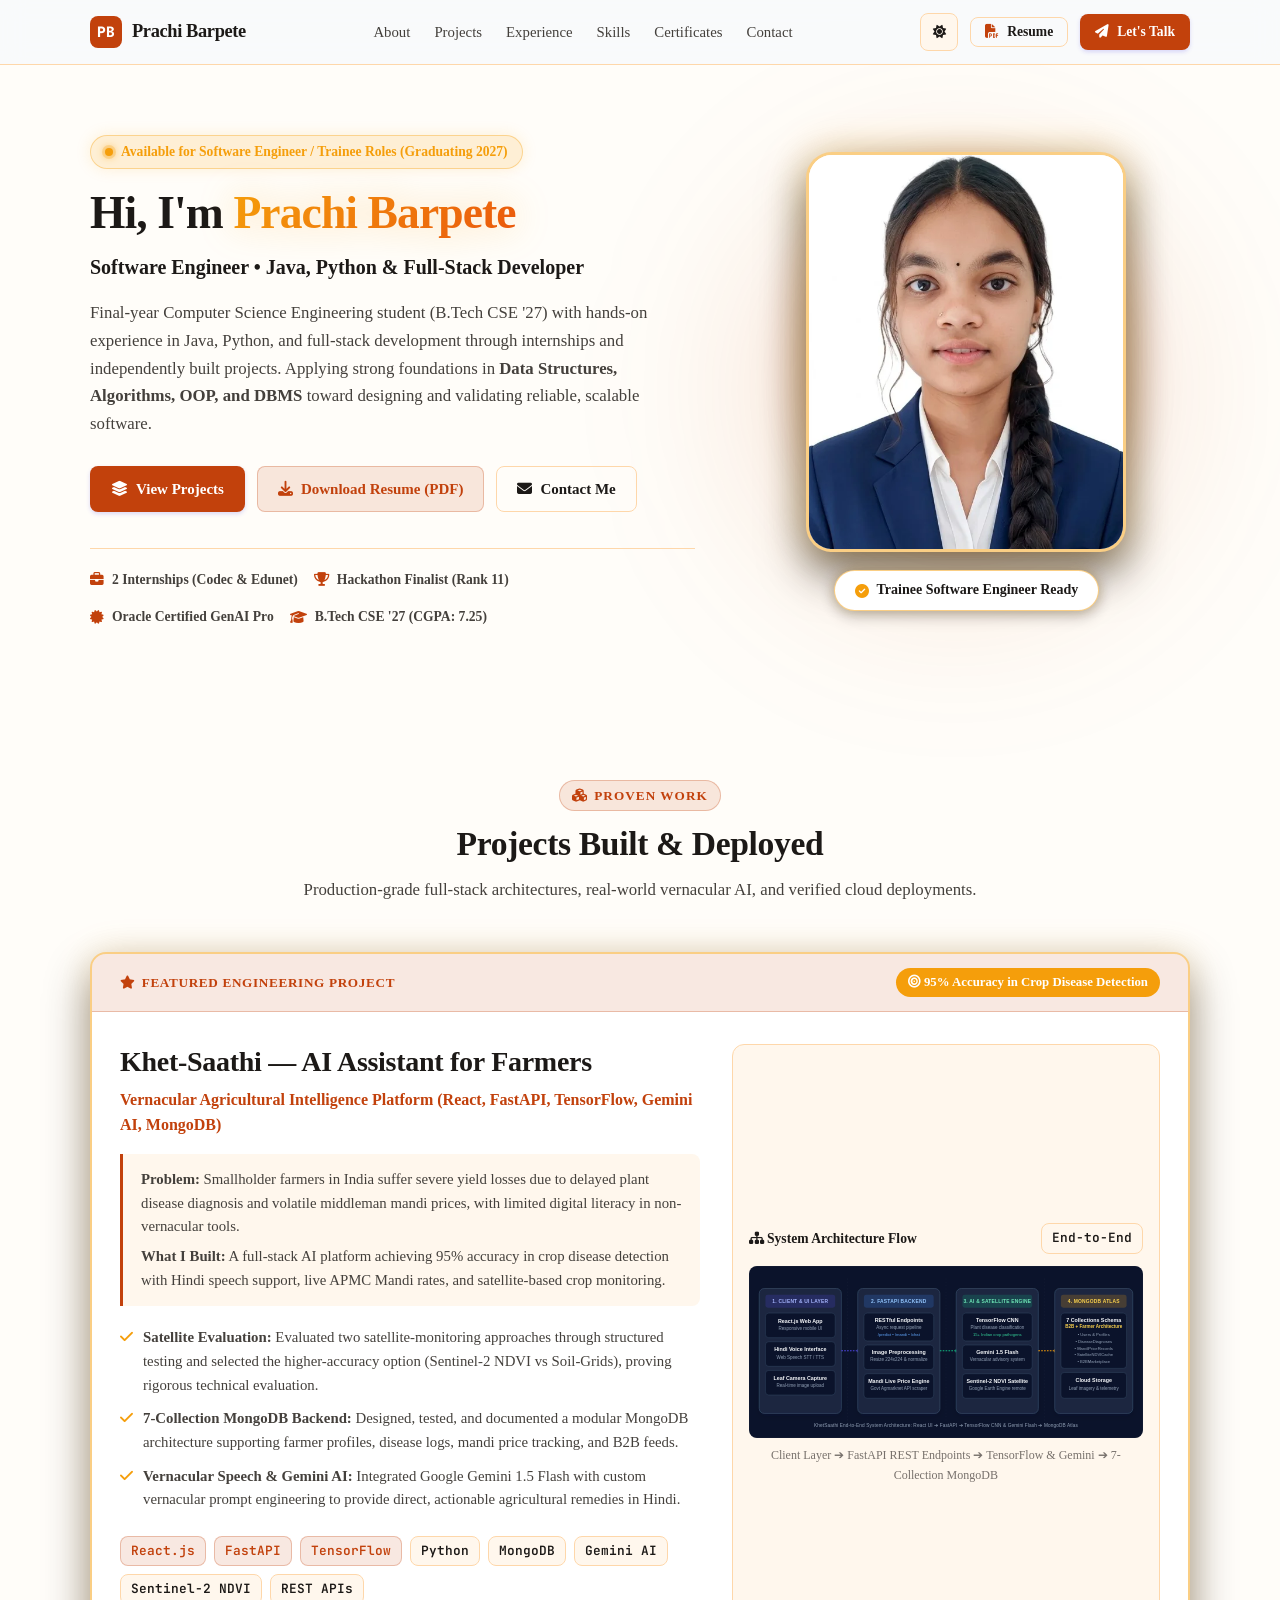
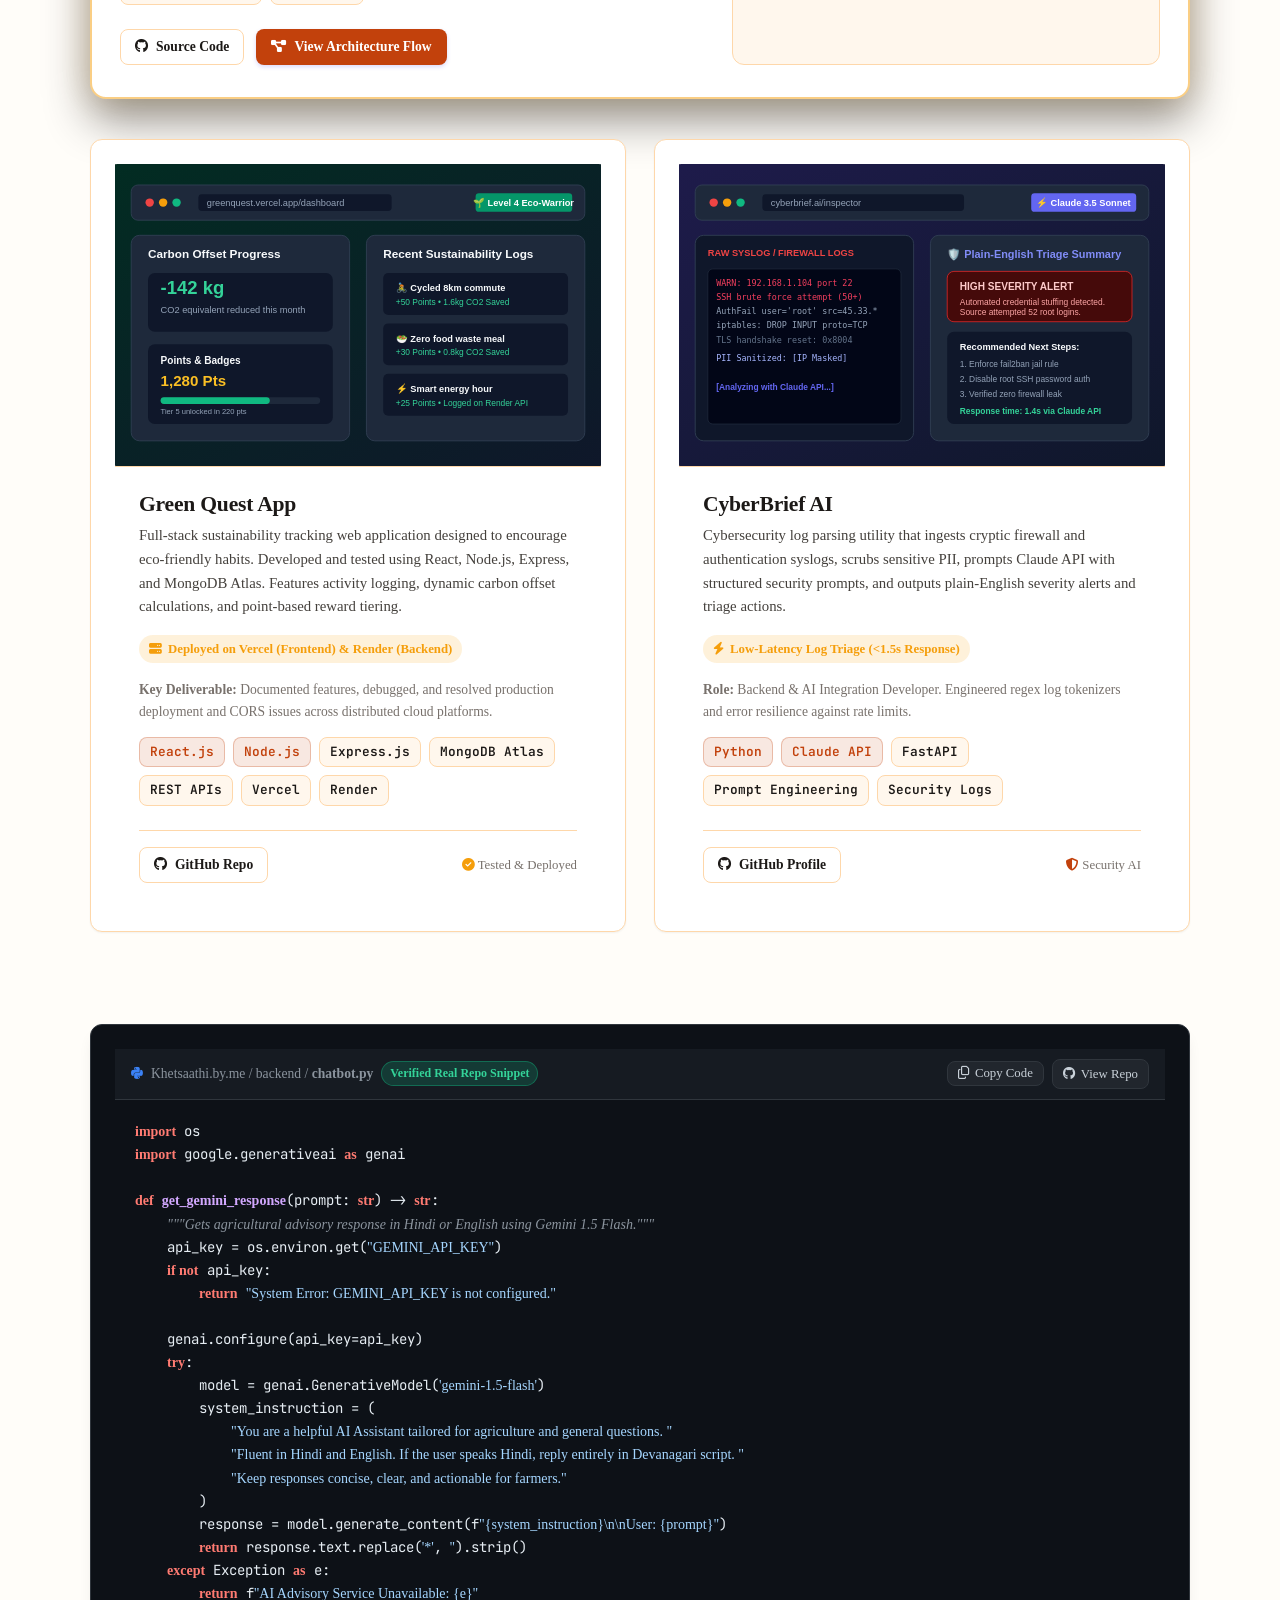
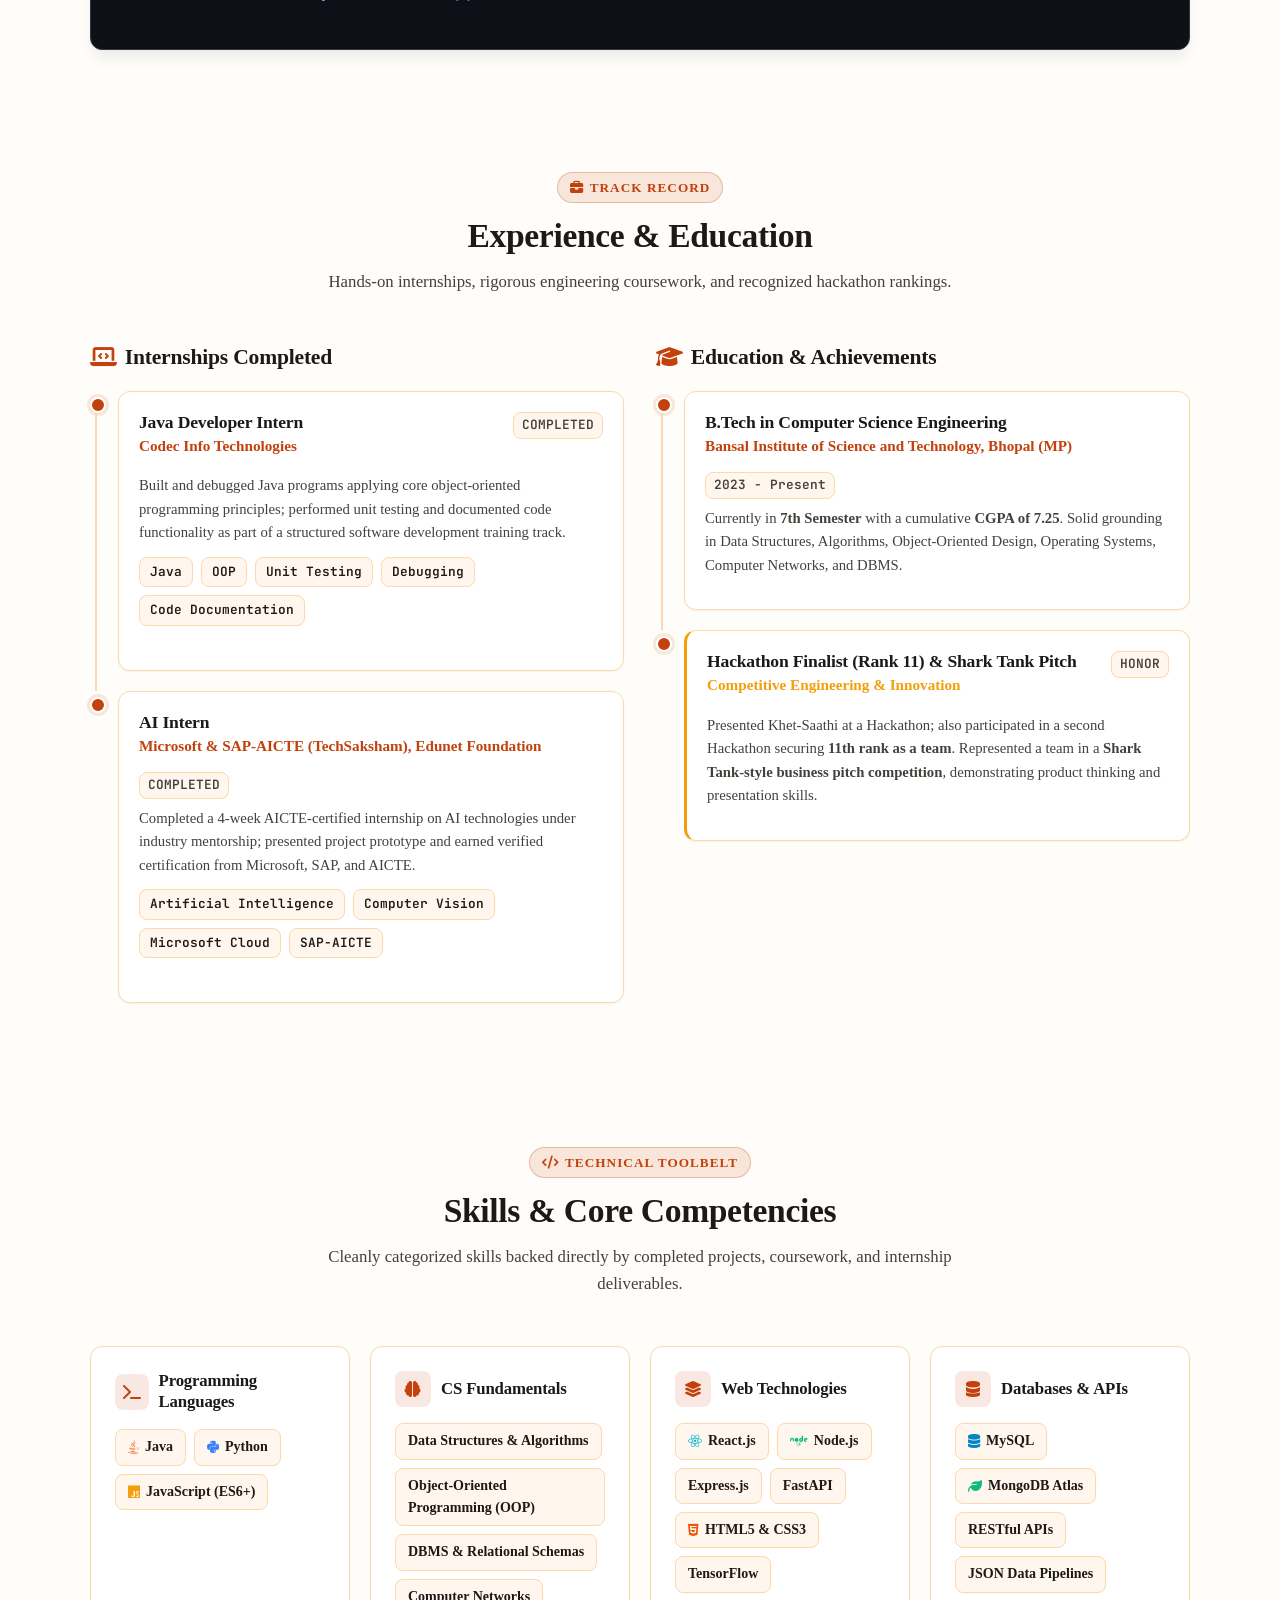
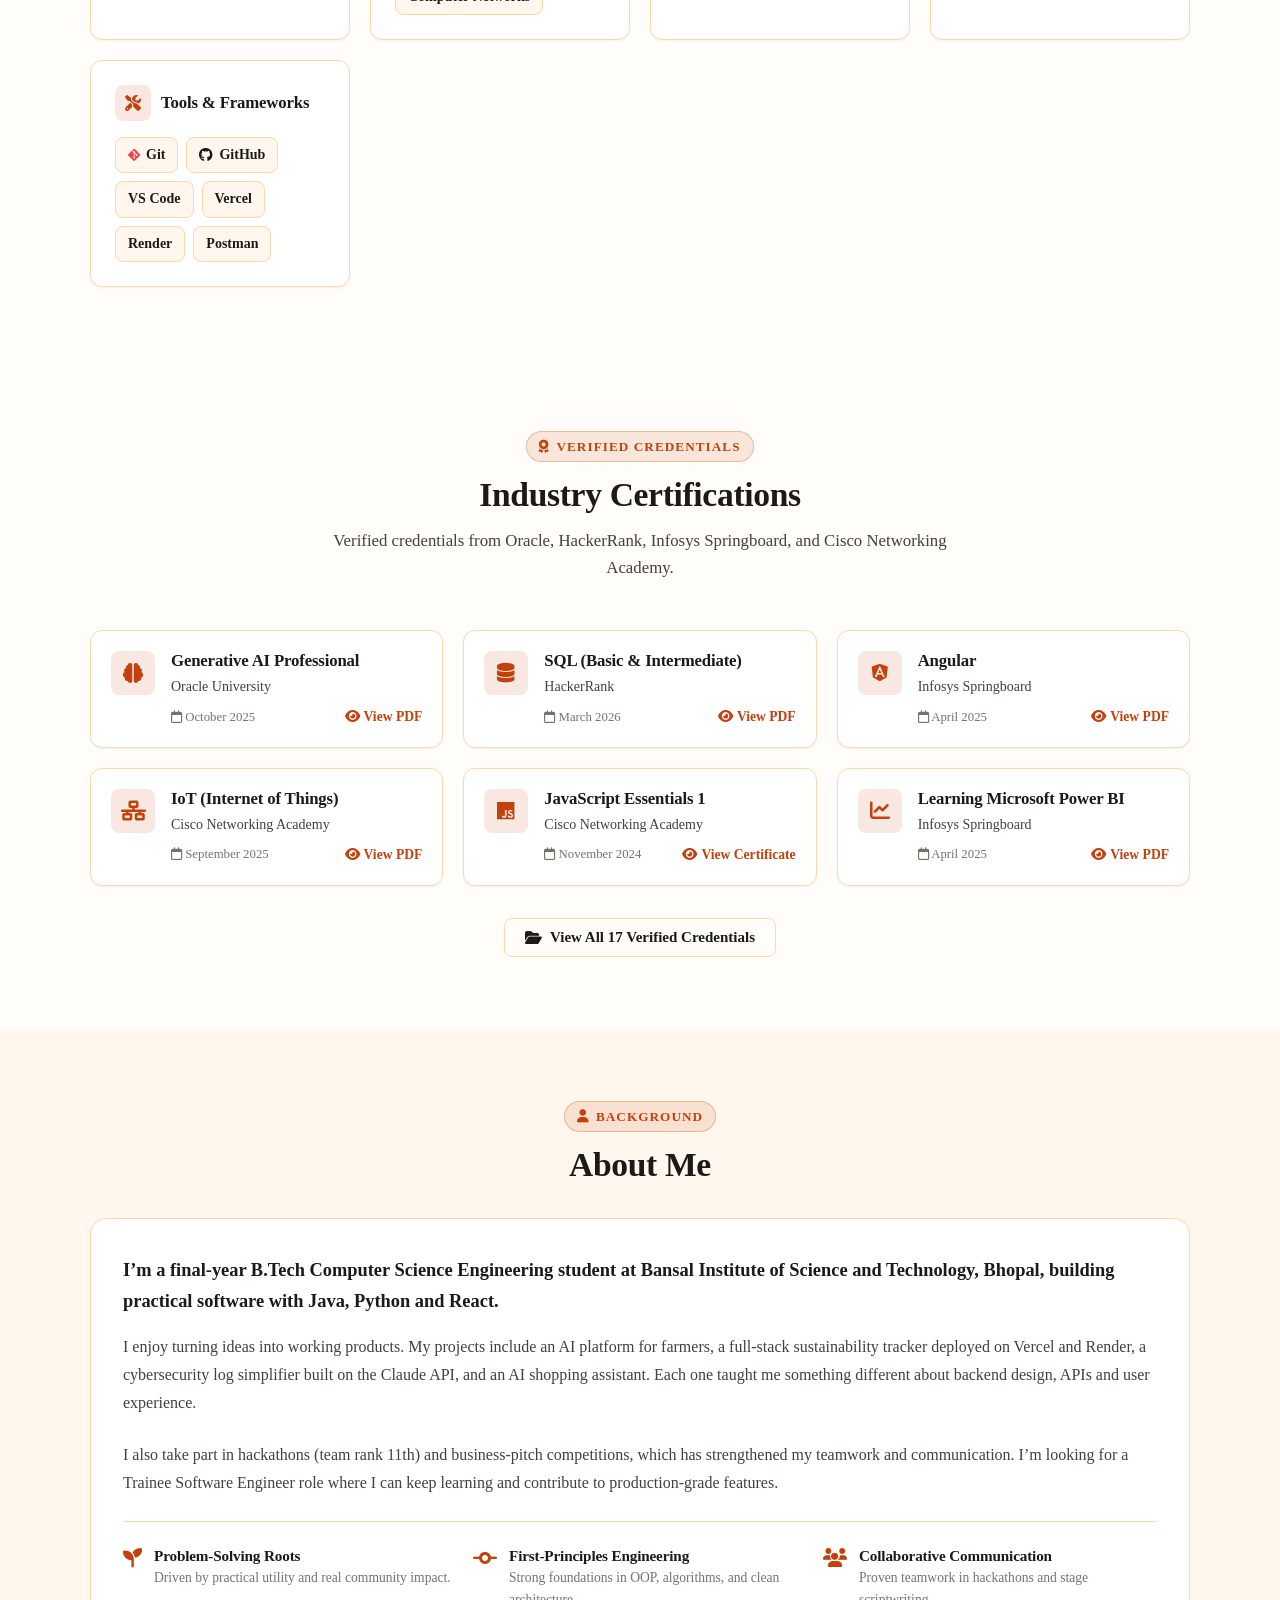
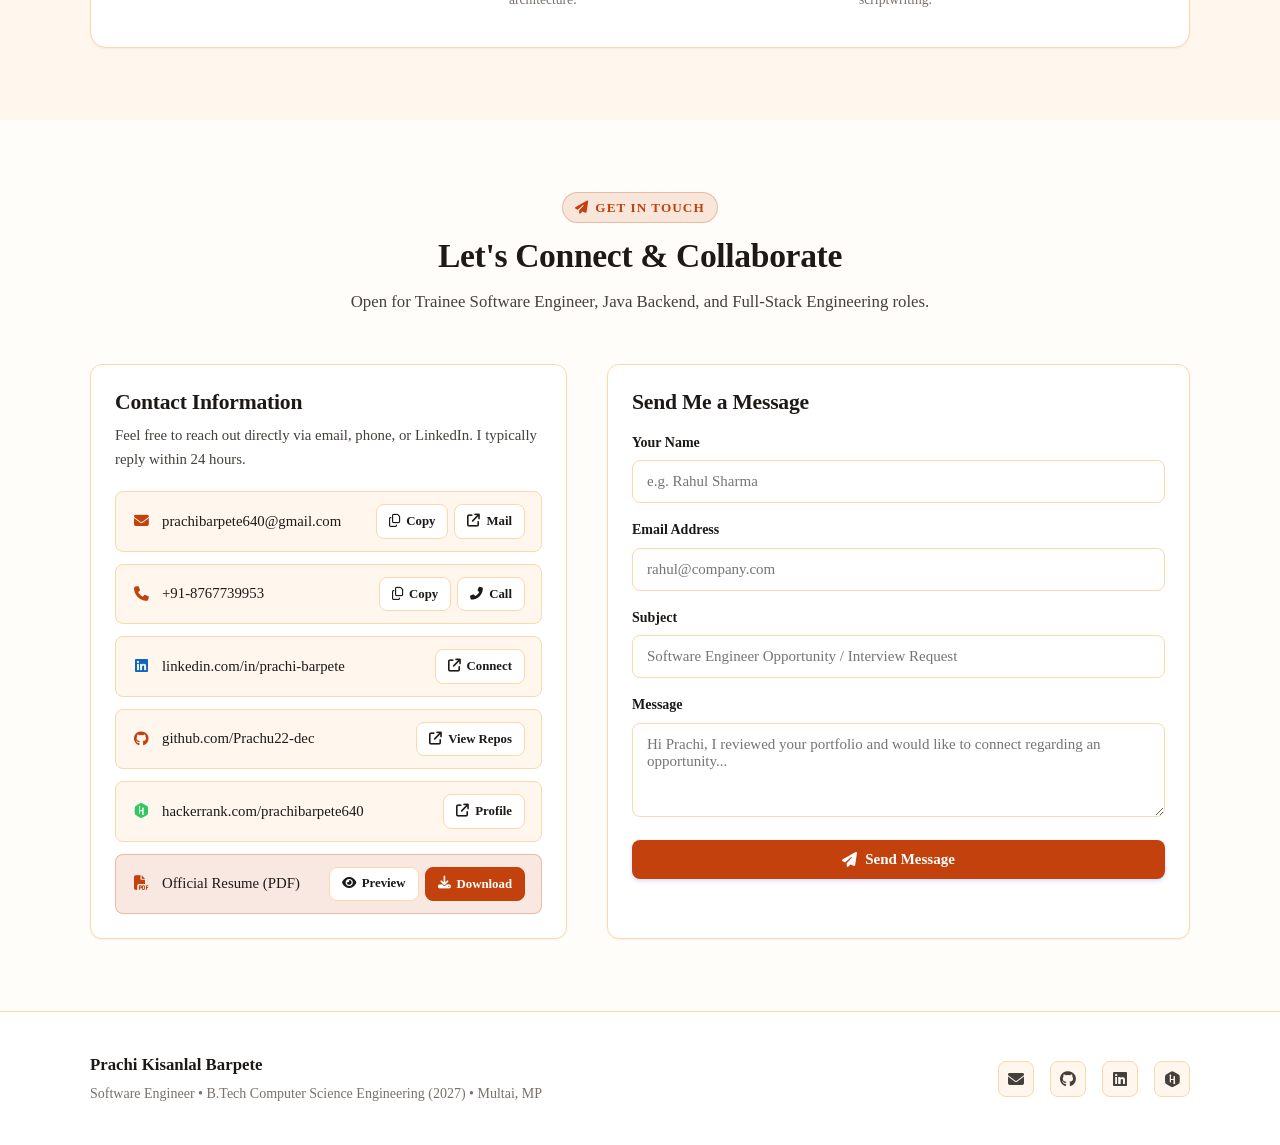
==== commit 5af36ffe: "Fix hero photo visibility: remove overlapping badges and keep floating words strictly behind backgro" ====
--- a/index.html
+++ b/index.html
@@ -184,41 +184,23 @@
           </div>
         </div>
 
-        <!-- Real Photo Hero Visual (Enlarged with Ambient Glow & Badges) -->
+        <!-- Real Photo Hero Visual (100% Clear & Unobstructed with Ambient Glow) -->
         <div class="hero-visual">
           <div class="avatar-wrapper">
             <!-- Ambient Glow Aura -->
             <div class="avatar-glow-aura"></div>
 
-            <!-- Main Enlarged Photo Frame -->
+            <!-- Main Photo Frame - 100% Unobstructed Photo -->
             <div class="avatar-frame">
               <img src="assets/prachi-photo.webp" alt="Prachi Kisanlal Barpete - Software Engineer"
                 class="avatar-img" width="340" height="400" loading="eager">
             </div>
-
-            <!-- Floating Badge Top Left -->
-            <div class="hero-float-badge float-top-left">
-              <i class="fa-solid fa-graduation-cap"></i>
-              <div>
-                <span class="badge-sub">B.Tech CSE '27</span>
-                <strong class="badge-main">CGPA: 7.25</strong>
-              </div>
-            </div>
-
-            <!-- Floating Badge Bottom Right -->
-            <div class="hero-float-badge float-bottom-right">
-              <i class="fa-solid fa-trophy"></i>
-              <div>
-                <span class="badge-sub">Hackathon</span>
-                <strong class="badge-main">Rank 11</strong>
-              </div>
-            </div>
-
-            <!-- Bottom Status Badge -->
-            <div class="avatar-badge-card">
-              <i class="fa-solid fa-circle-check"></i>
-              <span>Trainee Software Engineer Ready</span>
-            </div>
+          </div>
+
+          <!-- Bottom Status Pill (Placed cleanly below the photo frame, zero overlap) -->
+          <div class="avatar-status-pill">
+            <i class="fa-solid fa-circle-check"></i>
+            <span>Trainee Software Engineer Ready</span>
           </div>
         </div>
       </div>
@@ -1097,18 +1079,20 @@
   <!-- External Script -->
   <script src="script.js"></script>
 
-  <!-- Floating Background Words Generator -->
+  <!-- Floating Background Words Generator (Strictly background, cleared away from photo zone) -->
   <script>
-    const words = ['Java', 'Python', 'SQL', 'React', 'JavaScript', 'MongoDB', 'Node.js', 'FastAPI', 'Git'];
+    const words = ['Java', 'Python', 'SQL', 'React', 'MongoDB', 'Node.js', 'FastAPI', 'Git'];
     const box = document.getElementById('bgWords');
     if (box) {
+      // Left side distribution (3% to 42%) and far right edge (94%), strictly avoiding the hero photo zone (50%-90%)
+      const leftPositions = [3, 10, 18, 26, 34, 42, 14, 94];
       words.forEach((w, i) => {
         const s = document.createElement('span');
         s.textContent = w;
-        s.style.left = (8 + (i * 10)) % 92 + '%';
-        s.style.animationDuration = (28 + (i % 5) * 6) + 's';
-        s.style.animationDelay = (-i * 4) + 's';
-        s.style.fontSize = (18 + (i % 4) * 4) + 'px';
+        s.style.left = (leftPositions[i % leftPositions.length]) + '%';
+        s.style.animationDuration = (26 + (i % 4) * 6) + 's';
+        s.style.animationDelay = (-i * 3.5) + 's';
+        s.style.fontSize = (16 + (i % 3) * 4) + 'px';
         box.appendChild(s);
       });
     }
--- a/styles.css
+++ b/styles.css
@@ -77,25 +77,34 @@
 .nav-link.active, .nav-links a.active { color: var(--accent) !important; border-color: var(--accent) !important; }
 .nav-links a.active::after { background: var(--accent) !important; }
 
-/* Floating Background Words */
-.bg-words { position: fixed; inset: 0; overflow: hidden; pointer-events: none; z-index: 0; }
+/* Floating Background Words - strictly background layer */
+.bg-words {
+  position: fixed;
+  inset: 0;
+  overflow: hidden;
+  pointer-events: none;
+  z-index: -1 !important;
+}
 .bg-words span {
-  position: absolute; bottom: -40px;
+  position: absolute;
+  bottom: -40px;
   font-family: ui-monospace, Consolas, monospace;
   color: var(--accent);
-  opacity: 0.22;
-  font-size: 24px;
+  opacity: 0.12;
+  font-size: 20px;
   font-weight: 800;
-  text-shadow: 0 0 16px rgba(245, 158, 11, 0.55), 0 0 32px rgba(194, 65, 12, 0.35);
+  text-shadow: 0 0 16px rgba(245, 158, 11, 0.4);
   letter-spacing: 0.5px;
   animation: floatUp linear infinite;
+  pointer-events: none;
+  user-select: none;
 }
 @keyframes floatUp {
   from { transform: translateY(0); }
   to   { transform: translateY(-115vh); }
 }
 @media (prefers-reduced-motion: reduce) { .bg-words { display: none; } }
-@media (max-width: 768px) { .bg-words span:nth-child(n+7) { display: none; } }
+@media (max-width: 768px) { .bg-words span:nth-child(n+5) { display: none; } }
 
 * {
   margin: 0;
@@ -516,13 +525,14 @@
   color: var(--primary);
 }
 
-/* Hero Avatar Column & Expanded Frame */
+/* Hero Avatar Column & Clear Frame (100% Unobstructed Photo) */
 .hero-visual {
   display: flex;
   flex-direction: column;
   align-items: center;
   justify-content: center;
   position: relative;
+  z-index: 10;
 }
 
 .avatar-wrapper {
@@ -530,6 +540,7 @@
   width: 320px;
   max-width: 90vw;
   height: 400px;
+  z-index: 10;
 }
 
 .avatar-glow-aura {
@@ -556,7 +567,7 @@
   box-shadow: 0 0 40px rgba(245, 158, 11, 0.3), 0 20px 45px rgba(0, 0, 0, 0.6);
   background: var(--bg-surface);
   position: relative;
-  z-index: 1;
+  z-index: 2;
 }
 
 .avatar-img {
@@ -564,6 +575,7 @@
   height: 100%;
   object-fit: cover;
   object-position: center 20%;
+  display: block;
   transition: transform 0.35s ease;
 }
 
@@ -571,84 +583,25 @@
   transform: scale(1.04);
 }
 
-/* Floating Micro Badges around Photo */
-.hero-float-badge {
-  position: absolute;
-  z-index: 3;
-  background: rgba(23, 18, 13, 0.92);
-  backdrop-filter: blur(12px);
-  -webkit-backdrop-filter: blur(12px);
-  border: 1px solid rgba(245, 158, 11, 0.5);
-  box-shadow: 0 10px 25px rgba(0, 0, 0, 0.45), 0 0 16px rgba(245, 158, 11, 0.25);
-  padding: 8px 14px;
-  border-radius: var(--radius-md);
-  display: flex;
-  align-items: center;
-  gap: 10px;
-  animation: badgeFloat 3.5s ease-in-out infinite alternate;
-}
-
-[data-theme="light"] .hero-float-badge {
-  background: rgba(255, 255, 255, 0.95);
-  border-color: rgba(245, 158, 11, 0.45);
-}
-
-.hero-float-badge.float-top-left {
-  top: -12px;
-  left: -24px;
-}
-
-.hero-float-badge.float-bottom-right {
-  bottom: 30px;
-  right: -24px;
-  animation-delay: -1.75s;
-}
-
-@keyframes badgeFloat {
-  0% { transform: translateY(0); }
-  100% { transform: translateY(-7px); }
-}
-
-.hero-float-badge i {
-  font-size: 1.25rem;
-  color: var(--accent);
-}
-
-.hero-float-badge .badge-sub {
-  display: block;
-  font-size: 0.725rem;
-  color: var(--text-muted);
-  text-transform: uppercase;
-  letter-spacing: 0.05em;
-}
-
-.hero-float-badge .badge-main {
-  display: block;
-  font-size: 0.9rem;
+/* Status Pill Placed Cleanly Underneath Photo (Zero Overlap) */
+.avatar-status-pill {
+  margin-top: 18px;
+  background: var(--bg-surface);
+  border: 1.5px solid rgba(245, 158, 11, 0.5);
+  padding: 8px 20px;
+  border-radius: var(--radius-full);
+  box-shadow: 0 4px 16px rgba(0, 0, 0, 0.3), 0 0 12px rgba(245, 158, 11, 0.2);
+  display: inline-flex;
+  align-items: center;
+  gap: 8px;
+  font-size: 0.875rem;
   font-weight: 700;
   color: var(--text-primary);
-}
-
-.avatar-badge-card {
-  position: absolute;
-  bottom: -14px;
-  left: 50%;
-  transform: translateX(-50%);
-  background: var(--bg-surface);
-  border: 1.5px solid rgba(245, 158, 11, 0.5);
-  padding: 8px 18px;
-  border-radius: var(--radius-full);
-  box-shadow: 0 8px 24px rgba(0, 0, 0, 0.4), 0 0 15px rgba(245, 158, 11, 0.2);
-  display: flex;
-  align-items: center;
-  gap: 8px;
-  font-size: 0.85rem;
-  font-weight: 700;
-  white-space: nowrap;
-  z-index: 4;
-}
-
-.avatar-badge-card i {
+  z-index: 10;
+  position: relative;
+}
+
+.avatar-status-pill i {
   color: var(--accent);
 }
 
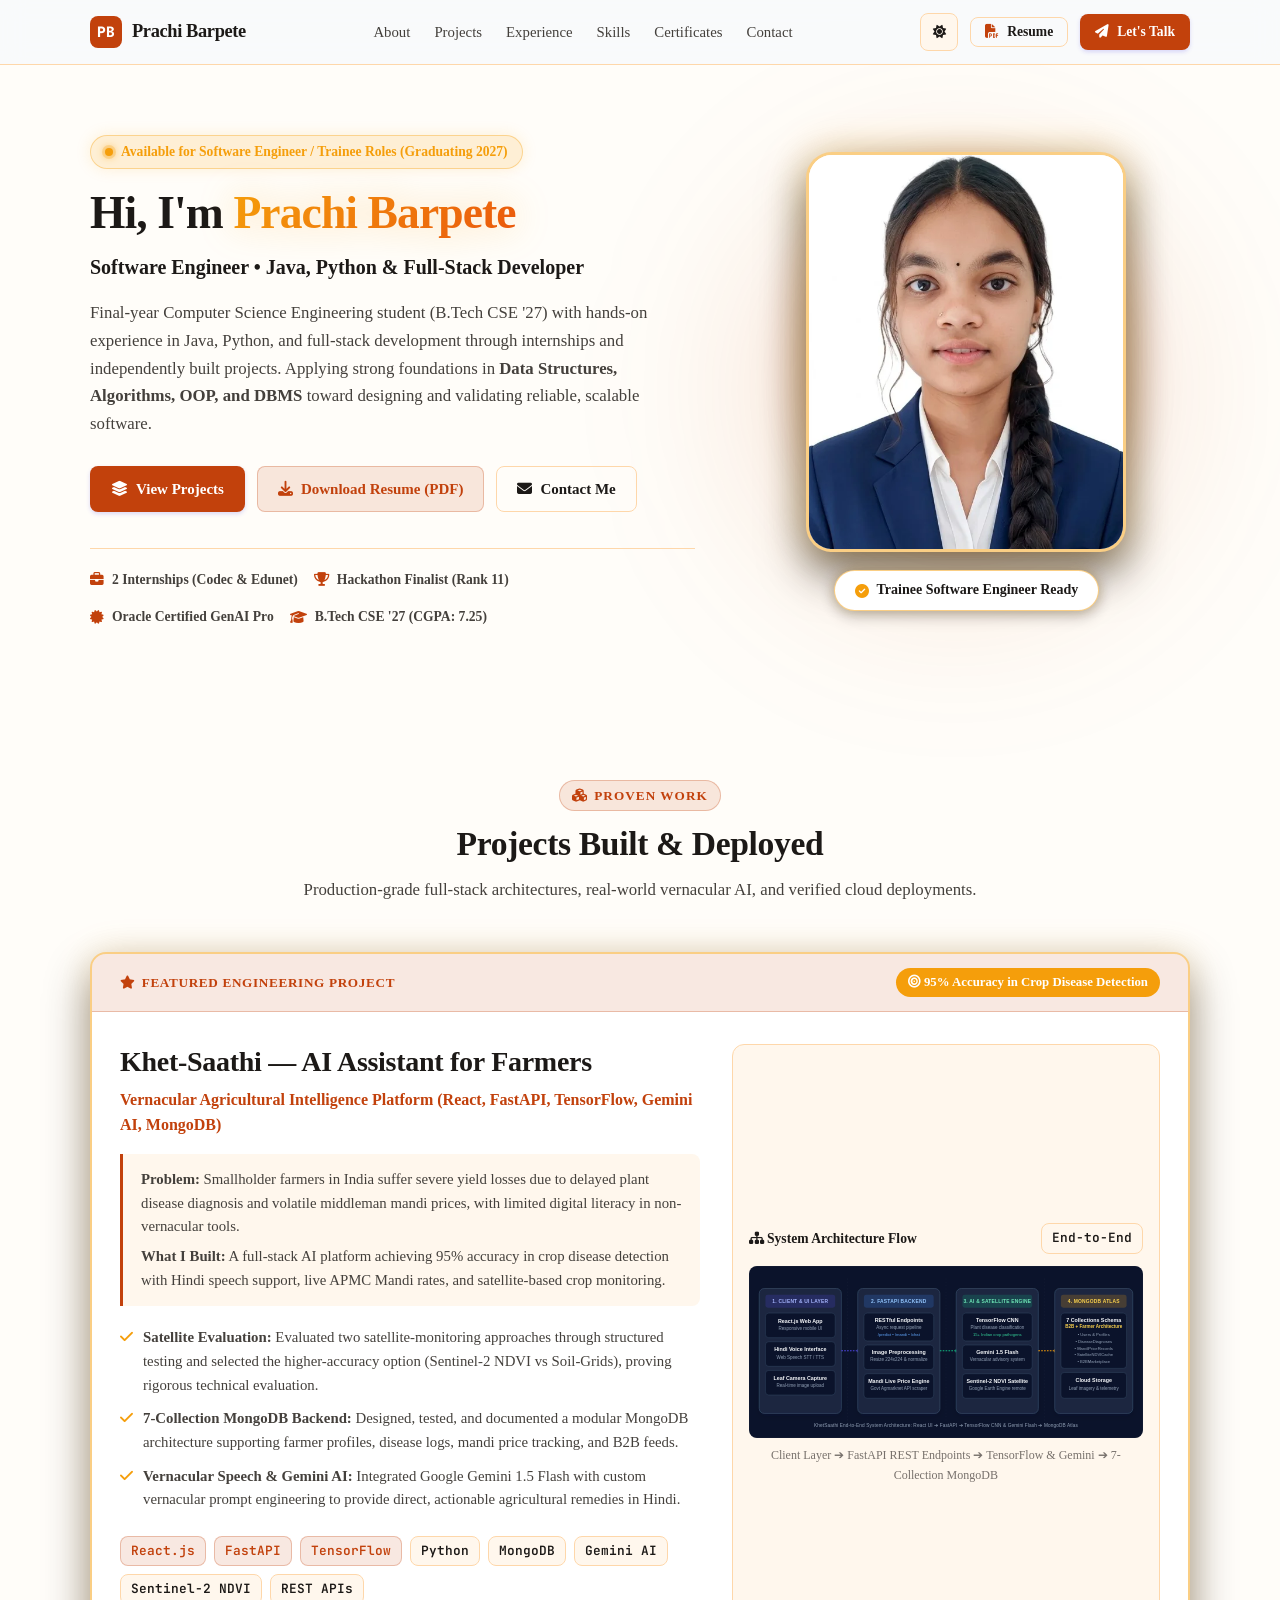
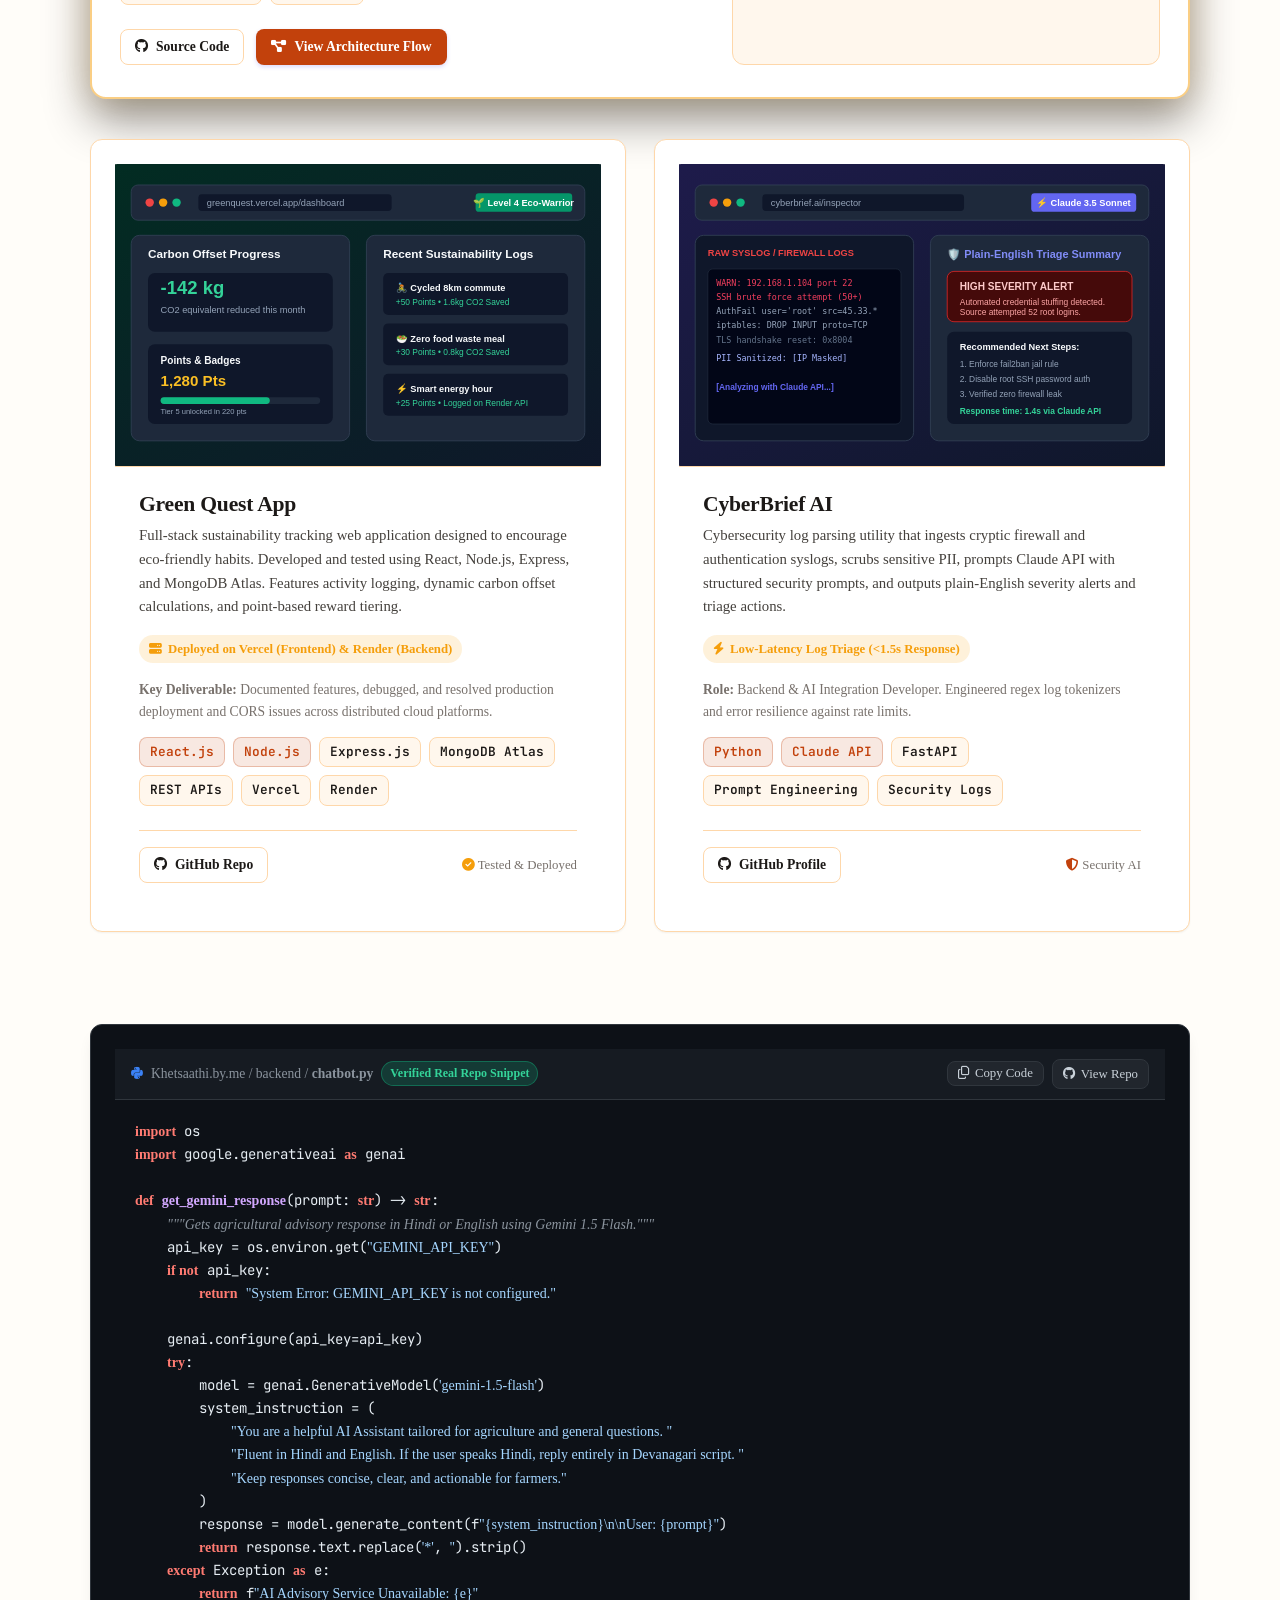
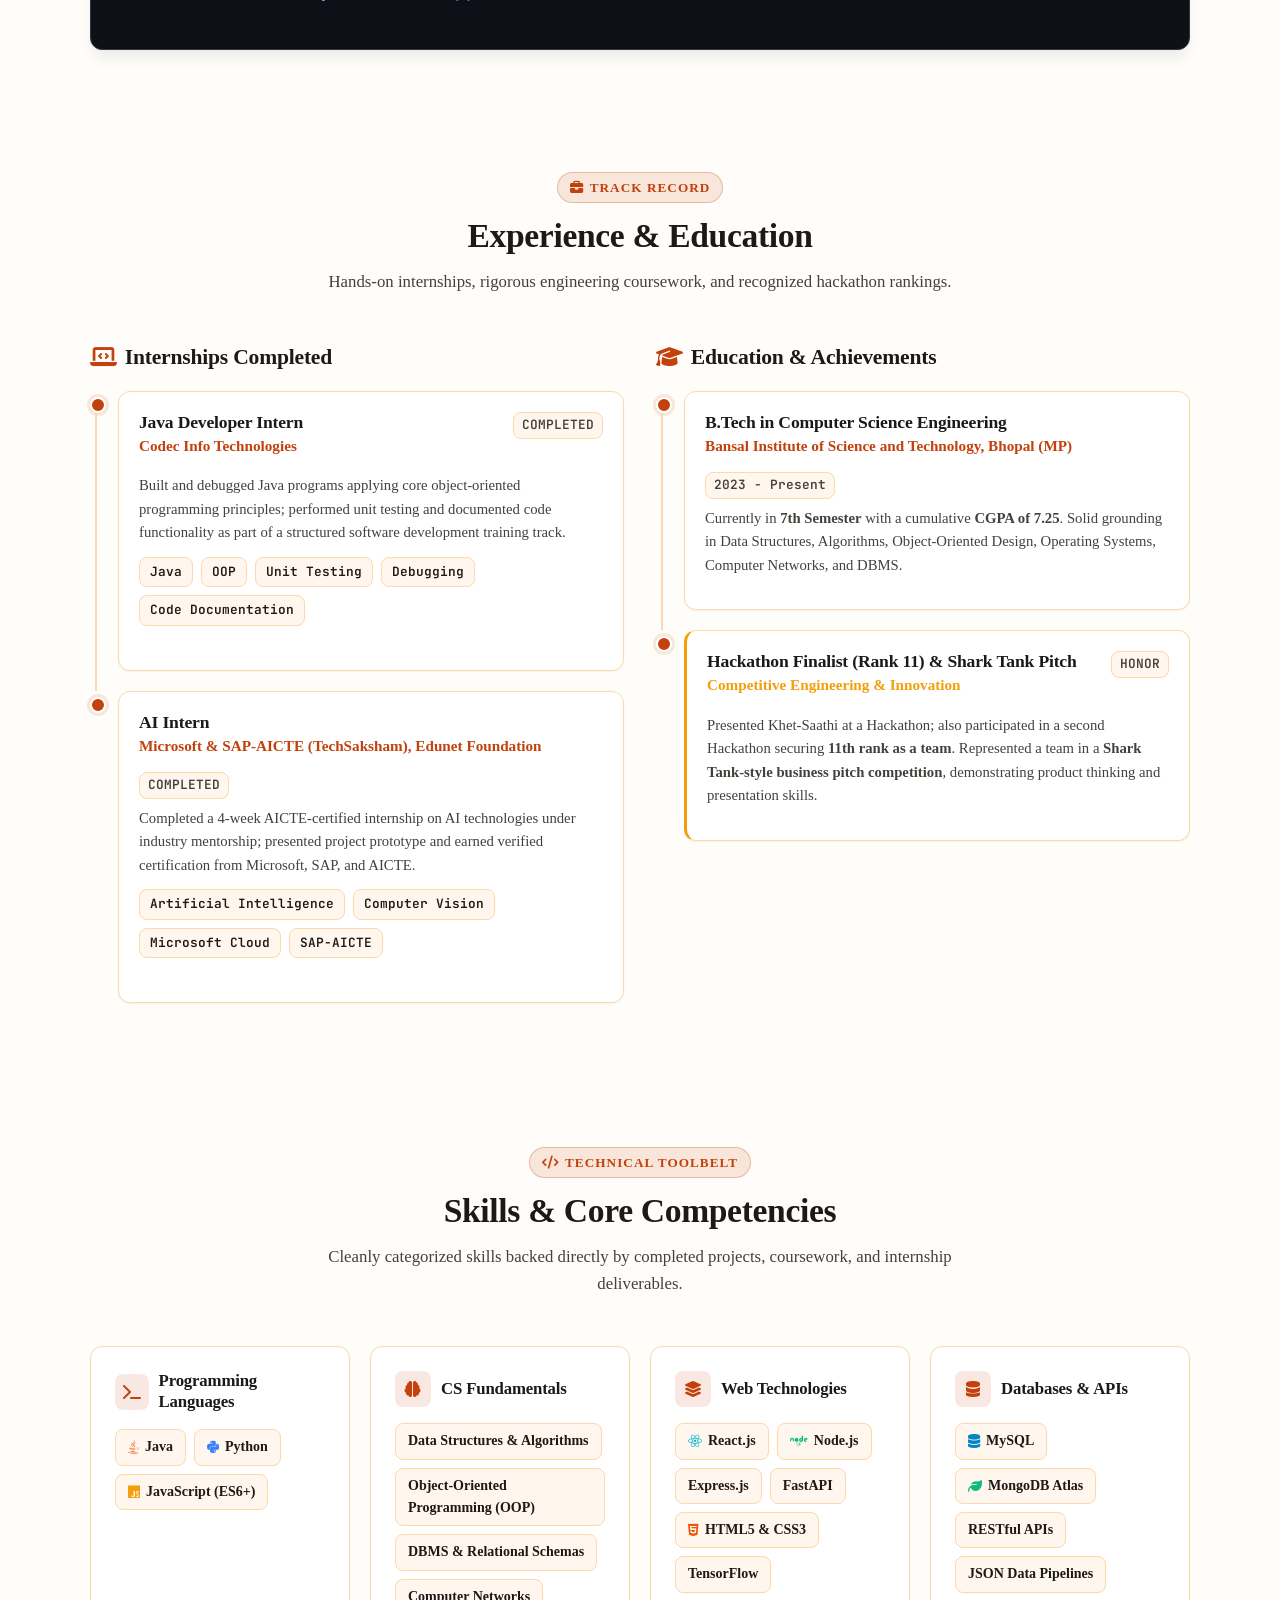
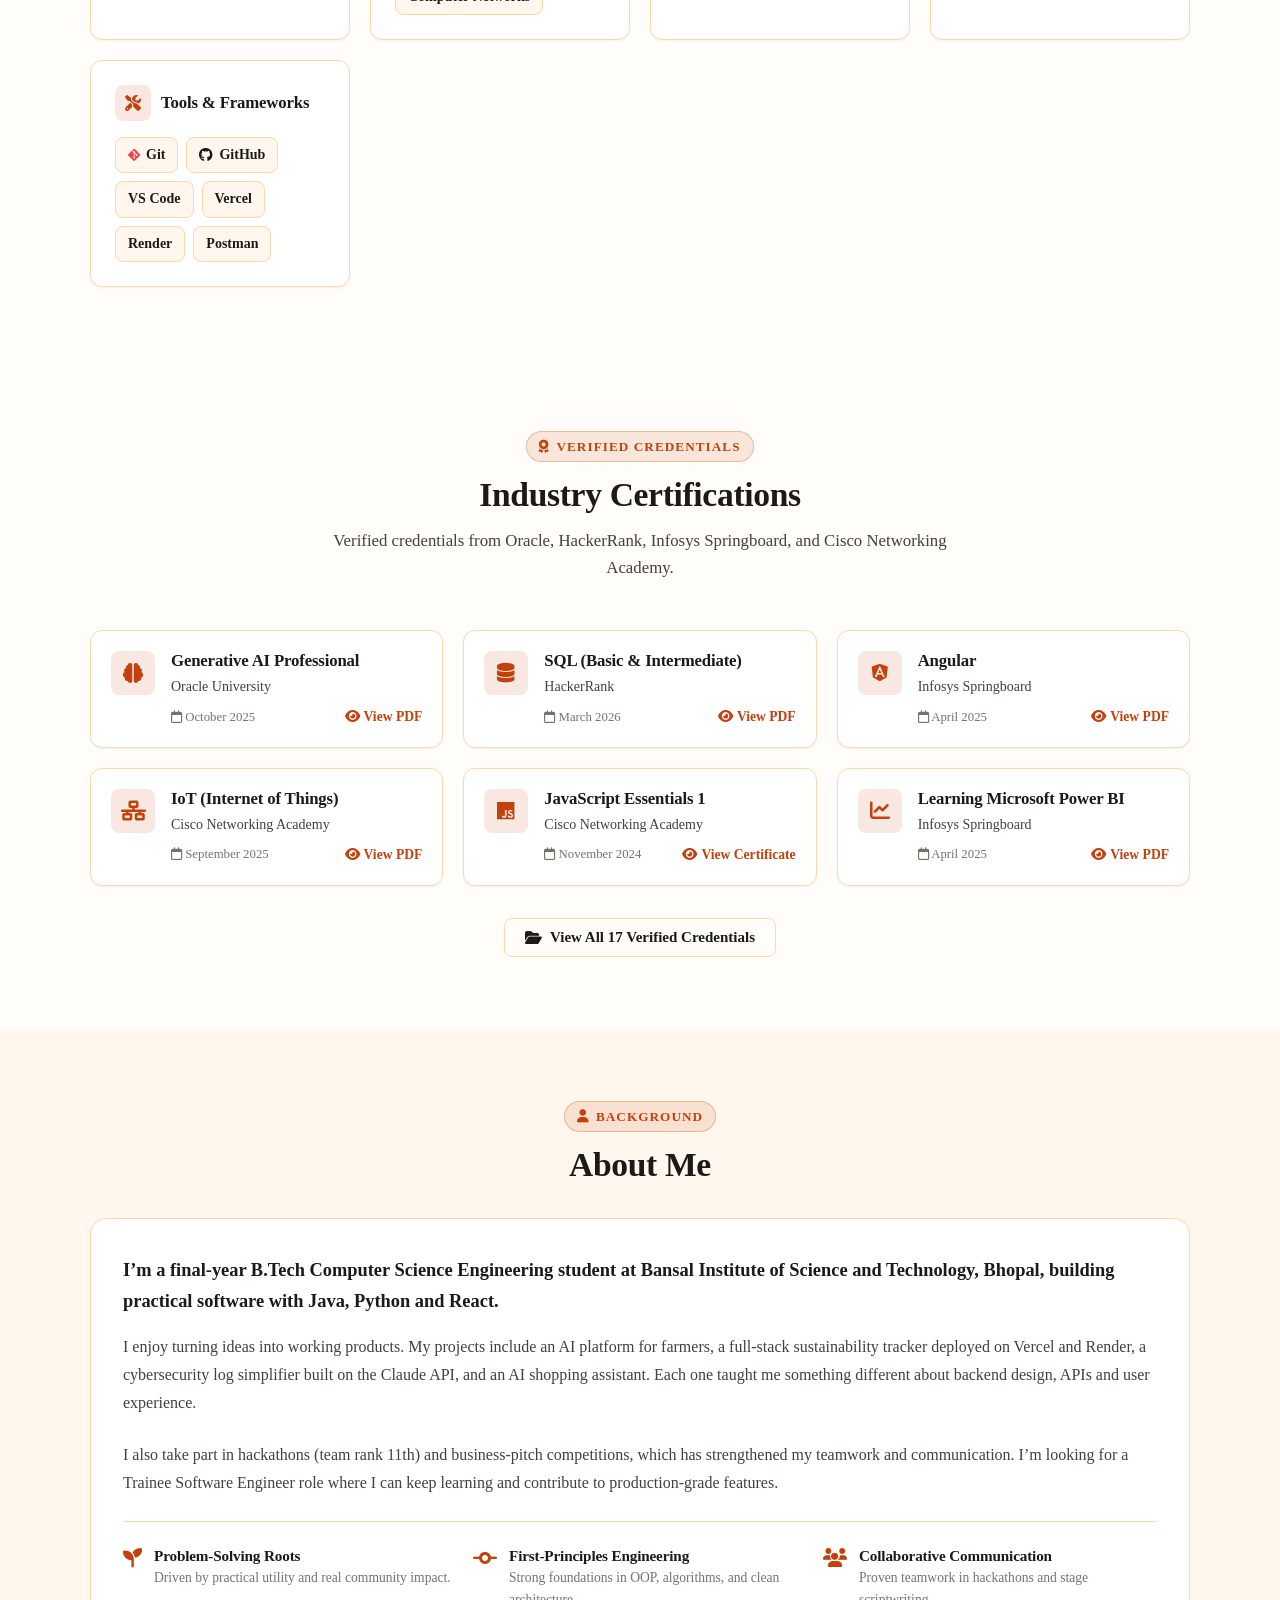
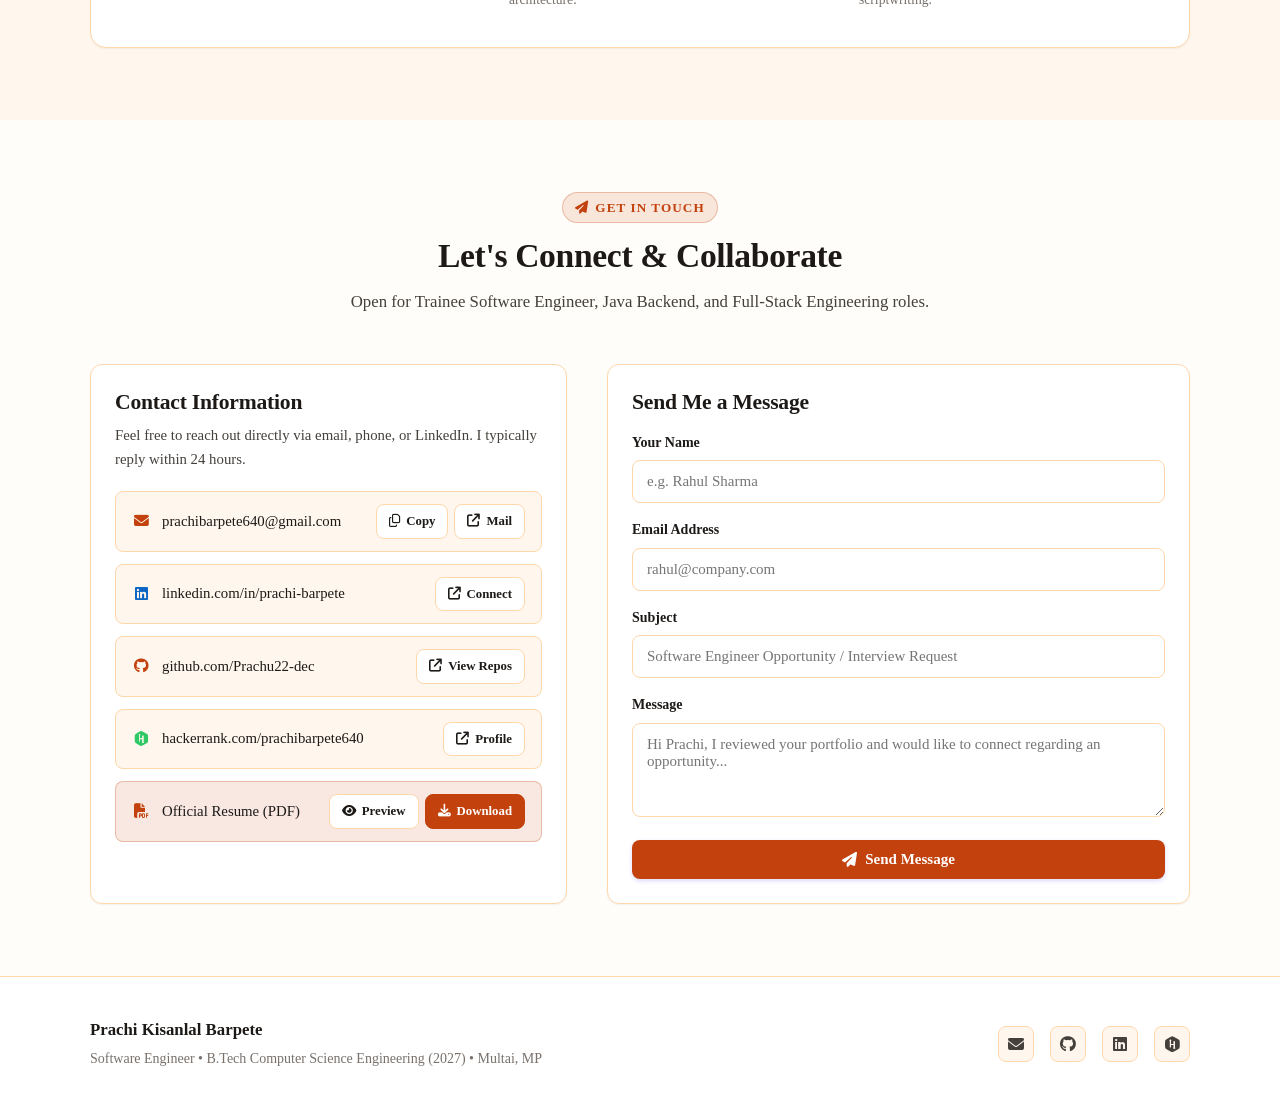
==== commit 695081bc: "Remove contact number from portfolio for privacy" ====
--- a/index.html
+++ b/index.html
@@ -51,7 +51,6 @@
     "@type": "Person",
     "name": "Prachi Kisanlal Barpete",
     "jobTitle": "Software Engineer",
-    "telephone": "+91-8767739953",
     "email": "prachibarpete640@gmail.com",
     "url": "https://prachu22-dec.github.io/",
     "sameAs": [
@@ -809,22 +808,6 @@
                 </div>
               </div>
 
-              <!-- Phone -->
-              <div class="contact-method-item">
-                <div class="contact-method-left">
-                  <i class="fa-solid fa-phone"></i>
-                  <span>+91-8767739953</span>
-                </div>
-                <div style="display:flex; gap:6px;">
-                  <button onclick="copyText('+918767739953', this)" class="contact-action-btn" aria-label="Copy Phone">
-                    <i class="fa-regular fa-copy"></i> Copy
-                  </button>
-                  <a href="tel:+918767739953" class="contact-action-btn" aria-label="Call phone">
-                    <i class="fa-solid fa-phone-flip"></i> Call
-                  </a>
-                </div>
-              </div>
-
               <!-- LinkedIn -->
               <div class="contact-method-item">
                 <div class="contact-method-left">
@@ -880,7 +863,11 @@
           <div class="card">
             <h3 style="font-size:1.35rem; margin-bottom:16px;">Send Me a Message</h3>
             
-            <form id="contactForm" action="https://formspree.io/f/mqkrqjwv" method="POST">
+            <form id="contactForm" action="https://formsubmit.co/prachibarpete640@gmail.com" method="POST">
+              <!-- FormSubmit configuration -->
+              <input type="hidden" name="_captcha" value="false">
+              <input type="hidden" name="_template" value="table">
+              <input type="hidden" name="_subject" value="New Portfolio Message from Prachi Barpete Portfolio">
               <div class="form-group">
                 <label for="senderName" class="form-label">Your Name</label>
                 <input type="text" id="senderName" name="name" class="form-control" placeholder="e.g. Rahul Sharma" required minlength="2">
